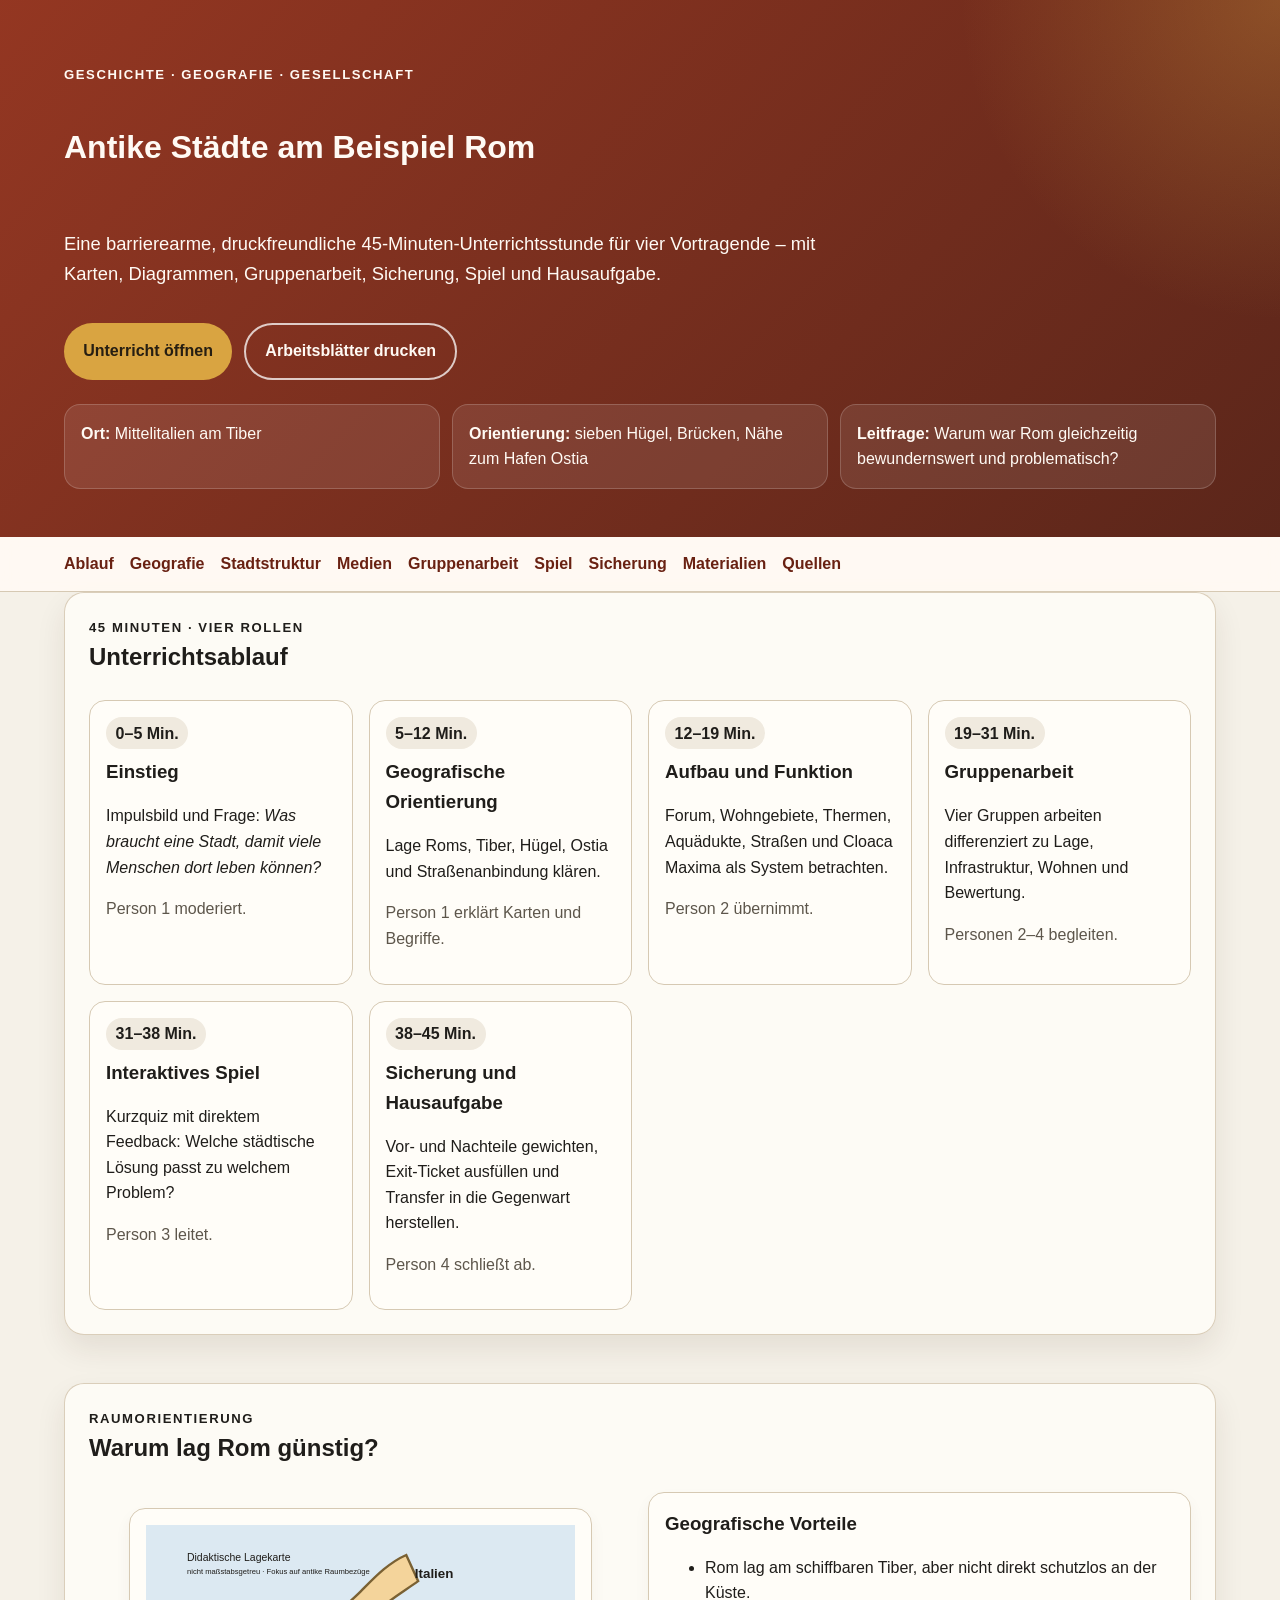
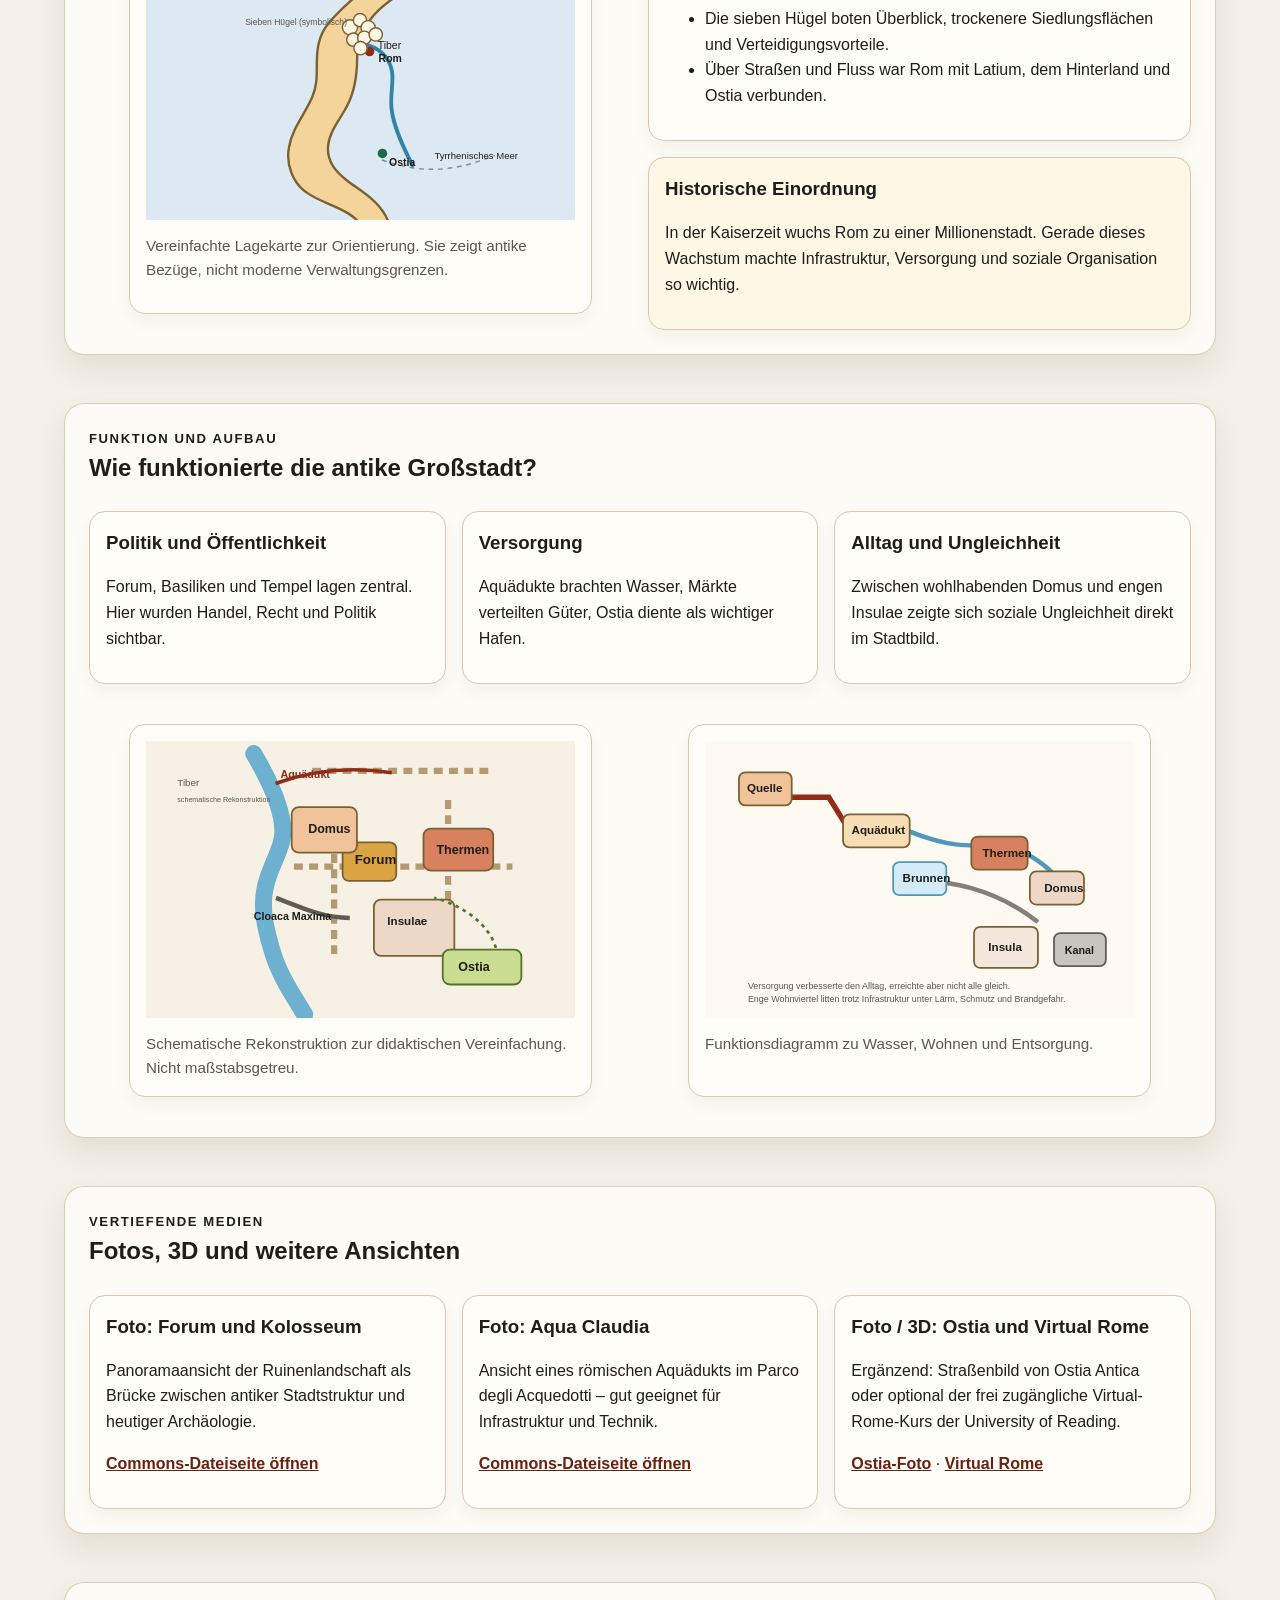
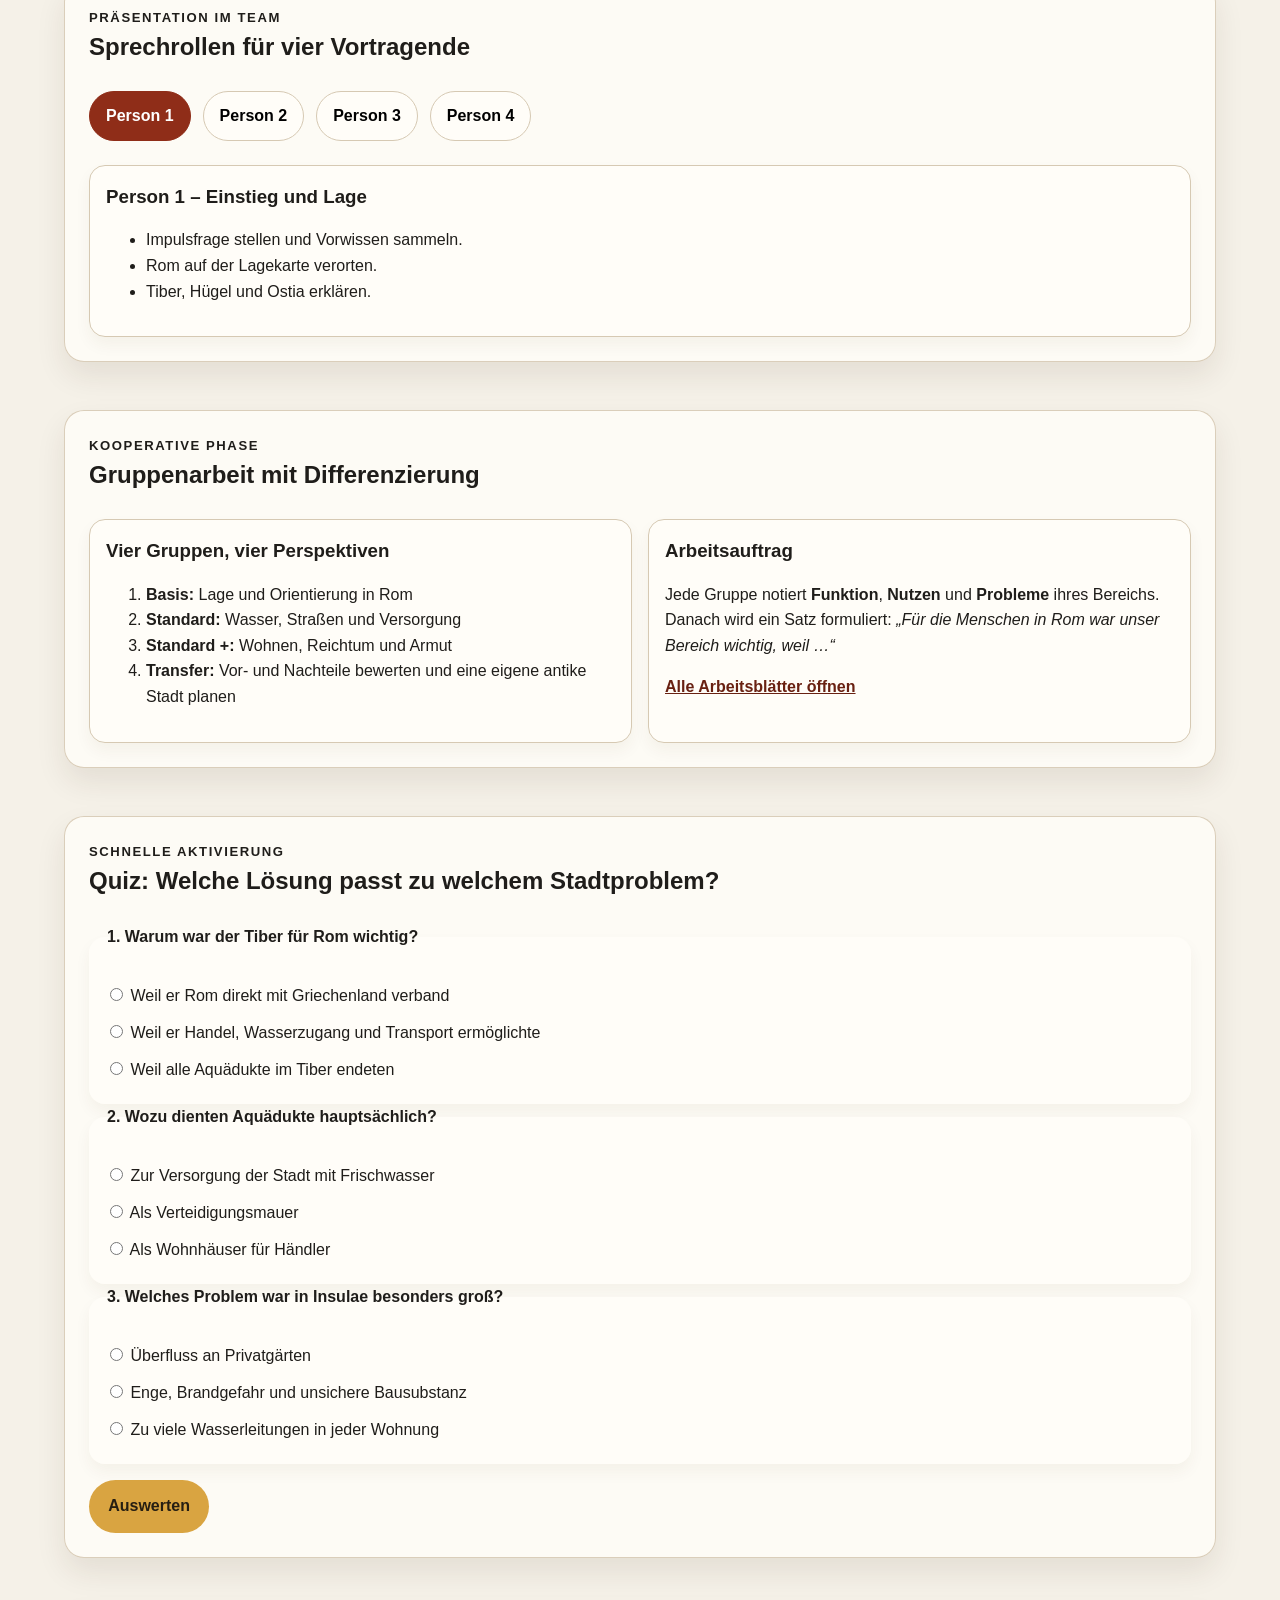
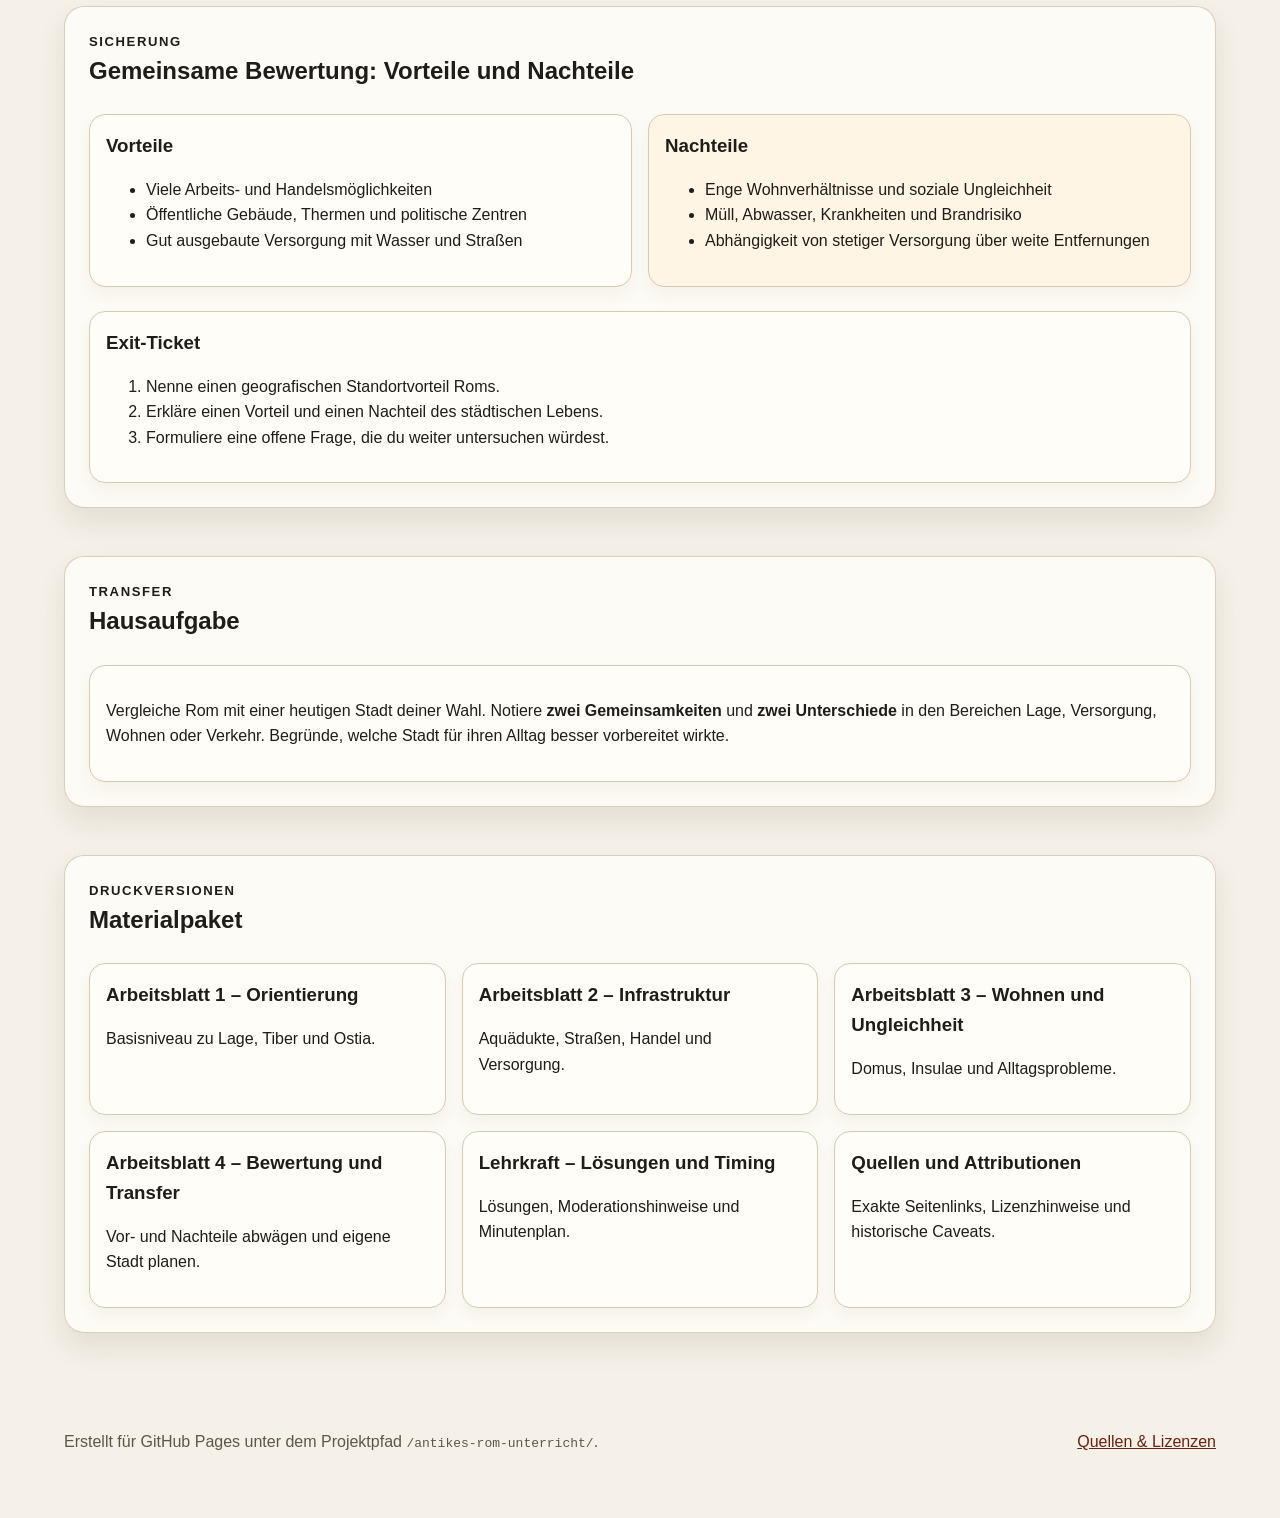
==== index.html @ fc0c3d78 "feat: add ancient Rome lesson website and materials Co-authored-by: Fritztechnic <207611370+Fritztec" ====
<!doctype html>
<html lang="de">
  <head>
    <meta charset="utf-8">
    <meta name="viewport" content="width=device-width, initial-scale=1">
    <title>Antikes Rom unterrichten – interaktive 45-Minuten-Stunde</title>
    <meta name="description" content="Interaktive Unterrichtswebsite zur antiken Stadt Rom mit Ablaufplan, Karten, Materialien, Spiel, Arbeitsblättern und Lehrkraft-Hinweisen.">
    <link rel="stylesheet" href="styles.css">
    <script defer src="script.js"></script>
  </head>
  <body>
    <a class="skip-link" href="#inhalt">Direkt zum Inhalt</a>
    <header class="hero">
      <div class="hero__content wrapper">
        <p class="eyebrow">Geschichte · Geografie · Gesellschaft</p>
        <h1>Antike Städte am Beispiel Rom</h1>
        <p class="lead">Eine barrierearme, druckfreundliche 45‑Minuten-Unterrichtsstunde für vier Vortragende – mit Karten, Diagrammen, Gruppenarbeit, Sicherung, Spiel und Hausaufgabe.</p>
        <div class="hero__actions">
          <a class="button" href="#ablauf">Unterricht öffnen</a>
          <a class="button button--secondary" href="materialien/arbeitsblatt-1-orientierung.html">Arbeitsblätter drucken</a>
        </div>
        <ul class="facts" aria-label="Schnellüberblick zu Rom">
          <li><strong>Ort:</strong> Mittelitalien am Tiber</li>
          <li><strong>Orientierung:</strong> sieben Hügel, Brücken, Nähe zum Hafen Ostia</li>
          <li><strong>Leitfrage:</strong> Warum war Rom gleichzeitig bewundernswert und problematisch?</li>
        </ul>
      </div>
    </header>

    <nav class="site-nav" aria-label="Hauptnavigation">
      <div class="wrapper nav__inner">
        <a href="#ablauf">Ablauf</a>
        <a href="#geografie">Geografie</a>
        <a href="#stadt">Stadtstruktur</a>
        <a href="#medien">Medien</a>
        <a href="#gruppen">Gruppenarbeit</a>
        <a href="#spiel">Spiel</a>
        <a href="#sicherung">Sicherung</a>
        <a href="#materialien">Materialien</a>
        <a href="quellen.html">Quellen</a>
      </div>
    </nav>

    <main id="inhalt" class="wrapper stack-xl">
      <section id="ablauf" class="panel stack-lg">
        <div class="section-heading">
          <p class="eyebrow">45 Minuten · vier Rollen</p>
          <h2>Unterrichtsablauf</h2>
        </div>
        <div class="timeline" role="list">
          <article class="timeline__item" role="listitem">
            <p class="timeline__time">0–5 Min.</p>
            <h3>Einstieg</h3>
            <p>Impulsbild und Frage: <em>Was braucht eine Stadt, damit viele Menschen dort leben können?</em></p>
            <p class="muted">Person 1 moderiert.</p>
          </article>
          <article class="timeline__item" role="listitem">
            <p class="timeline__time">5–12 Min.</p>
            <h3>Geografische Orientierung</h3>
            <p>Lage Roms, Tiber, Hügel, Ostia und Straßenanbindung klären.</p>
            <p class="muted">Person 1 erklärt Karten und Begriffe.</p>
          </article>
          <article class="timeline__item" role="listitem">
            <p class="timeline__time">12–19 Min.</p>
            <h3>Aufbau und Funktion</h3>
            <p>Forum, Wohngebiete, Thermen, Aquädukte, Straßen und Cloaca Maxima als System betrachten.</p>
            <p class="muted">Person 2 übernimmt.</p>
          </article>
          <article class="timeline__item" role="listitem">
            <p class="timeline__time">19–31 Min.</p>
            <h3>Gruppenarbeit</h3>
            <p>Vier Gruppen arbeiten differenziert zu Lage, Infrastruktur, Wohnen und Bewertung.</p>
            <p class="muted">Personen 2–4 begleiten.</p>
          </article>
          <article class="timeline__item" role="listitem">
            <p class="timeline__time">31–38 Min.</p>
            <h3>Interaktives Spiel</h3>
            <p>Kurzquiz mit direktem Feedback: Welche städtische Lösung passt zu welchem Problem?</p>
            <p class="muted">Person 3 leitet.</p>
          </article>
          <article class="timeline__item" role="listitem">
            <p class="timeline__time">38–45 Min.</p>
            <h3>Sicherung und Hausaufgabe</h3>
            <p>Vor- und Nachteile gewichten, Exit-Ticket ausfüllen und Transfer in die Gegenwart herstellen.</p>
            <p class="muted">Person 4 schließt ab.</p>
          </article>
        </div>
      </section>

      <section id="geografie" class="panel stack-lg">
        <div class="section-heading">
          <p class="eyebrow">Raumorientierung</p>
          <h2>Warum lag Rom günstig?</h2>
        </div>
        <div class="grid-2">
          <figure class="card visual-card">
            <img src="assets/illustrationen/rom-lagekarte.svg" alt="Vereinfachte Karte von Italien mit dem Verlauf des Tibers, der Lage Roms in Mittelitalien und dem Hafen Ostia an der Küste.">
            <figcaption>Vereinfachte Lagekarte zur Orientierung. Sie zeigt antike Bezüge, nicht moderne Verwaltungsgrenzen.</figcaption>
          </figure>
          <div class="stack-md">
            <div class="card">
              <h3>Geografische Vorteile</h3>
              <ul>
                <li>Rom lag am schiffbaren Tiber, aber nicht direkt schutzlos an der Küste.</li>
                <li>Die sieben Hügel boten Überblick, trockenere Siedlungsflächen und Verteidigungsvorteile.</li>
                <li>Über Straßen und Fluss war Rom mit Latium, dem Hinterland und Ostia verbunden.</li>
              </ul>
            </div>
            <div class="card accent-card">
              <h3>Historische Einordnung</h3>
              <p>In der Kaiserzeit wuchs Rom zu einer Millionenstadt. Gerade dieses Wachstum machte Infrastruktur, Versorgung und soziale Organisation so wichtig.</p>
            </div>
          </div>
        </div>
      </section>

      <section id="stadt" class="panel stack-lg">
        <div class="section-heading">
          <p class="eyebrow">Funktion und Aufbau</p>
          <h2>Wie funktionierte die antike Großstadt?</h2>
        </div>
        <div class="grid-3">
          <article class="card">
            <h3>Politik und Öffentlichkeit</h3>
            <p>Forum, Basiliken und Tempel lagen zentral. Hier wurden Handel, Recht und Politik sichtbar.</p>
          </article>
          <article class="card">
            <h3>Versorgung</h3>
            <p>Aquädukte brachten Wasser, Märkte verteilten Güter, Ostia diente als wichtiger Hafen.</p>
          </article>
          <article class="card">
            <h3>Alltag und Ungleichheit</h3>
            <p>Zwischen wohlhabenden Domus und engen Insulae zeigte sich soziale Ungleichheit direkt im Stadtbild.</p>
          </article>
        </div>
        <div class="grid-2">
          <figure class="card visual-card">
            <img src="assets/illustrationen/rom-stadtplan.svg" alt="Schematischer Plan einer antiken Stadt Rom mit Forum, Tiber, Wohnvierteln, Thermen, Hafenanbindung, Aquädukt und Cloaca Maxima.">
            <figcaption>Schematische Rekonstruktion zur didaktischen Vereinfachung. Nicht maßstabsgetreu.</figcaption>
          </figure>
          <figure class="card visual-card">
            <img src="assets/illustrationen/rom-wasser-wohnen.svg" alt="Diagramm zum Weg des Wassers vom Aquädukt über Brunnen und Thermen bis zur Kanalisation sowie Vergleich von Domus und Insula.">
            <figcaption>Funktionsdiagramm zu Wasser, Wohnen und Entsorgung.</figcaption>
          </figure>
        </div>
      </section>

      <section id="medien" class="panel stack-lg">
        <div class="section-heading">
          <p class="eyebrow">Vertiefende Medien</p>
          <h2>Fotos, 3D und weitere Ansichten</h2>
        </div>
        <div class="grid-3">
          <article class="card">
            <h3>Foto: Forum und Kolosseum</h3>
            <p>Panoramaansicht der Ruinenlandschaft als Brücke zwischen antiker Stadtstruktur und heutiger Archäologie.</p>
            <p><a class="text-link" href="https://commons.wikimedia.org/wiki/File:Colosseum_of_Rome_and_Roman_forum.jpg">Commons-Dateiseite öffnen</a></p>
          </article>
          <article class="card">
            <h3>Foto: Aqua Claudia</h3>
            <p>Ansicht eines römischen Aquädukts im Parco degli Acquedotti – gut geeignet für Infrastruktur und Technik.</p>
            <p><a class="text-link" href="https://commons.wikimedia.org/wiki/File:Aqua_Claudia_-_Parco_degli_Acquedotti_-_panoramio.jpg">Commons-Dateiseite öffnen</a></p>
          </article>
          <article class="card">
            <h3>Foto / 3D: Ostia und Virtual Rome</h3>
            <p>Ergänzend: Straßenbild von Ostia Antica oder optional der frei zugängliche Virtual-Rome-Kurs der University of Reading.</p>
            <p><a class="text-link" href="https://commons.wikimedia.org/wiki/File:Ancient_Main_Road,_Ostia_Antica_(39848553323).jpg">Ostia-Foto</a> · <a class="text-link" href="https://research.reading.ac.uk/virtualrome/online-course/">Virtual Rome</a></p>
          </article>
        </div>
      </section>

      <section class="panel stack-lg" id="rollen">
        <div class="section-heading">
          <p class="eyebrow">Präsentation im Team</p>
          <h2>Sprechrollen für vier Vortragende</h2>
        </div>
        <div class="presenter-tabs" role="tablist" aria-label="Rollen der Vortragenden">
          <button class="tab is-active" type="button" role="tab" aria-selected="true" aria-controls="rolle-1" id="tab-1">Person 1</button>
          <button class="tab" type="button" role="tab" aria-selected="false" aria-controls="rolle-2" id="tab-2">Person 2</button>
          <button class="tab" type="button" role="tab" aria-selected="false" aria-controls="rolle-3" id="tab-3">Person 3</button>
          <button class="tab" type="button" role="tab" aria-selected="false" aria-controls="rolle-4" id="tab-4">Person 4</button>
        </div>
        <div class="tab-panels">
          <section class="card tab-panel is-active" id="rolle-1" role="tabpanel" aria-labelledby="tab-1">
            <h3>Person 1 – Einstieg und Lage</h3>
            <ul>
              <li>Impulsfrage stellen und Vorwissen sammeln.</li>
              <li>Rom auf der Lagekarte verorten.</li>
              <li>Tiber, Hügel und Ostia erklären.</li>
            </ul>
          </section>
          <section class="card tab-panel" id="rolle-2" role="tabpanel" aria-labelledby="tab-2" hidden>
            <h3>Person 2 – Stadtstruktur und Infrastruktur</h3>
            <ul>
              <li>Forum, Straßen, Aquädukte und Thermen vorstellen.</li>
              <li>Zur Gruppenarbeit überleiten.</li>
              <li>Gruppe 1 und 2 begleiten.</li>
            </ul>
          </section>
          <section class="card tab-panel" id="rolle-3" role="tabpanel" aria-labelledby="tab-3" hidden>
            <h3>Person 3 – Spiel und Alltagsprobleme</h3>
            <ul>
              <li>Wohnen, Verkehr und Brandgefahr thematisieren.</li>
              <li>Interaktives Quiz moderieren.</li>
              <li>Gruppe 3 unterstützen.</li>
            </ul>
          </section>
          <section class="card tab-panel" id="rolle-4" role="tabpanel" aria-labelledby="tab-4" hidden>
            <h3>Person 4 – Sicherung und Bewertung</h3>
            <ul>
              <li>Vor- und Nachteile sammeln und gewichten.</li>
              <li>Exit-Ticket und Hausaufgabe erklären.</li>
              <li>Gruppe 4 begleiten.</li>
            </ul>
          </section>
        </div>
      </section>

      <section id="gruppen" class="panel stack-lg">
        <div class="section-heading">
          <p class="eyebrow">Kooperative Phase</p>
          <h2>Gruppenarbeit mit Differenzierung</h2>
        </div>
        <div class="grid-2">
          <article class="card">
            <h3>Vier Gruppen, vier Perspektiven</h3>
            <ol>
              <li><strong>Basis:</strong> Lage und Orientierung in Rom</li>
              <li><strong>Standard:</strong> Wasser, Straßen und Versorgung</li>
              <li><strong>Standard +:</strong> Wohnen, Reichtum und Armut</li>
              <li><strong>Transfer:</strong> Vor- und Nachteile bewerten und eine eigene antike Stadt planen</li>
            </ol>
          </article>
          <article class="card">
            <h3>Arbeitsauftrag</h3>
            <p>Jede Gruppe notiert <strong>Funktion</strong>, <strong>Nutzen</strong> und <strong>Probleme</strong> ihres Bereichs. Danach wird ein Satz formuliert: <em>„Für die Menschen in Rom war unser Bereich wichtig, weil …“</em></p>
            <p><a class="text-link" href="materialien/arbeitsblatt-1-orientierung.html">Alle Arbeitsblätter öffnen</a></p>
          </article>
        </div>
      </section>

      <section id="spiel" class="panel stack-lg">
        <div class="section-heading">
          <p class="eyebrow">Schnelle Aktivierung</p>
          <h2>Quiz: Welche Lösung passt zu welchem Stadtproblem?</h2>
        </div>
        <form class="quiz stack-md" data-quiz>
          <fieldset class="card">
            <legend>1. Warum war der Tiber für Rom wichtig?</legend>
            <label><input type="radio" name="q1" value="wrong"> Weil er Rom direkt mit Griechenland verband</label>
            <label><input type="radio" name="q1" value="correct"> Weil er Handel, Wasserzugang und Transport ermöglichte</label>
            <label><input type="radio" name="q1" value="wrong"> Weil alle Aquädukte im Tiber endeten</label>
          </fieldset>
          <fieldset class="card">
            <legend>2. Wozu dienten Aquädukte hauptsächlich?</legend>
            <label><input type="radio" name="q2" value="correct"> Zur Versorgung der Stadt mit Frischwasser</label>
            <label><input type="radio" name="q2" value="wrong"> Als Verteidigungsmauer</label>
            <label><input type="radio" name="q2" value="wrong"> Als Wohnhäuser für Händler</label>
          </fieldset>
          <fieldset class="card">
            <legend>3. Welches Problem war in Insulae besonders groß?</legend>
            <label><input type="radio" name="q3" value="wrong"> Überfluss an Privatgärten</label>
            <label><input type="radio" name="q3" value="correct"> Enge, Brandgefahr und unsichere Bausubstanz</label>
            <label><input type="radio" name="q3" value="wrong"> Zu viele Wasserleitungen in jeder Wohnung</label>
          </fieldset>
          <div class="quiz__actions">
            <button class="button" type="button" data-quiz-submit>Auswerten</button>
            <p class="quiz__result" data-quiz-result aria-live="polite"></p>
          </div>
        </form>
      </section>

      <section id="sicherung" class="panel stack-lg">
        <div class="section-heading">
          <p class="eyebrow">Sicherung</p>
          <h2>Gemeinsame Bewertung: Vorteile und Nachteile</h2>
        </div>
        <div class="grid-2">
          <article class="card">
            <h3>Vorteile</h3>
            <ul>
              <li>Viele Arbeits- und Handelsmöglichkeiten</li>
              <li>Öffentliche Gebäude, Thermen und politische Zentren</li>
              <li>Gut ausgebaute Versorgung mit Wasser und Straßen</li>
            </ul>
          </article>
          <article class="card warning-card">
            <h3>Nachteile</h3>
            <ul>
              <li>Enge Wohnverhältnisse und soziale Ungleichheit</li>
              <li>Müll, Abwasser, Krankheiten und Brandrisiko</li>
              <li>Abhängigkeit von stetiger Versorgung über weite Entfernungen</li>
            </ul>
          </article>
        </div>
        <div class="card exit-ticket">
          <h3>Exit-Ticket</h3>
          <ol>
            <li>Nenne einen geografischen Standortvorteil Roms.</li>
            <li>Erkläre einen Vorteil und einen Nachteil des städtischen Lebens.</li>
            <li>Formuliere eine offene Frage, die du weiter untersuchen würdest.</li>
          </ol>
        </div>
      </section>

      <section id="hausaufgabe" class="panel stack-lg">
        <div class="section-heading">
          <p class="eyebrow">Transfer</p>
          <h2>Hausaufgabe</h2>
        </div>
        <article class="card">
          <p>Vergleiche Rom mit einer heutigen Stadt deiner Wahl. Notiere <strong>zwei Gemeinsamkeiten</strong> und <strong>zwei Unterschiede</strong> in den Bereichen Lage, Versorgung, Wohnen oder Verkehr. Begründe, welche Stadt für ihren Alltag besser vorbereitet wirkte.</p>
        </article>
      </section>

      <section id="materialien" class="panel stack-lg">
        <div class="section-heading">
          <p class="eyebrow">Druckversionen</p>
          <h2>Materialpaket</h2>
        </div>
        <div class="grid-2 materials-list">
          <a class="card card-link" href="materialien/arbeitsblatt-1-orientierung.html">
            <h3>Arbeitsblatt 1 – Orientierung</h3>
            <p>Basisniveau zu Lage, Tiber und Ostia.</p>
          </a>
          <a class="card card-link" href="materialien/arbeitsblatt-2-infrastruktur.html">
            <h3>Arbeitsblatt 2 – Infrastruktur</h3>
            <p>Aquädukte, Straßen, Handel und Versorgung.</p>
          </a>
          <a class="card card-link" href="materialien/arbeitsblatt-3-wohnen.html">
            <h3>Arbeitsblatt 3 – Wohnen und Ungleichheit</h3>
            <p>Domus, Insulae und Alltagsprobleme.</p>
          </a>
          <a class="card card-link" href="materialien/arbeitsblatt-4-bewertung.html">
            <h3>Arbeitsblatt 4 – Bewertung und Transfer</h3>
            <p>Vor- und Nachteile abwägen und eigene Stadt planen.</p>
          </a>
          <a class="card card-link" href="materialien/lehrkraft-loesungen.html">
            <h3>Lehrkraft – Lösungen und Timing</h3>
            <p>Lösungen, Moderationshinweise und Minutenplan.</p>
          </a>
          <a class="card card-link" href="quellen.html">
            <h3>Quellen und Attributionen</h3>
            <p>Exakte Seitenlinks, Lizenzhinweise und historische Caveats.</p>
          </a>
        </div>
      </section>
    </main>

    <footer class="site-footer">
      <div class="wrapper footer__inner">
        <p>Erstellt für GitHub Pages unter dem Projektpfad <code>/antikes-rom-unterricht/</code>.</p>
        <p><a href="quellen.html">Quellen &amp; Lizenzen</a></p>
      </div>
    </footer>
  </body>
</html>
---- styles.css ----
:root {
  --bg: #f5f1e8;
  --surface: #fffdf8;
  --surface-2: #f0eadf;
  --text: #1f1d1a;
  --muted: #5d564b;
  --primary: #8f2d18;
  --primary-dark: #692112;
  --accent: #d9a441;
  --success: #1d6b43;
  --warning: #875400;
  --border: #d6c9b3;
  --shadow: 0 14px 30px rgba(51, 35, 13, 0.09);
  --radius: 1rem;
  --wrapper: min(72rem, calc(100vw - 2rem));
}

* { box-sizing: border-box; }
html { scroll-behavior: smooth; }
body {
  margin: 0;
  font-family: Inter, Arial, sans-serif;
  color: var(--text);
  background: linear-gradient(180deg, #efe6d4 0%, var(--bg) 14rem, var(--bg) 100%);
  line-height: 1.6;
}
img { max-width: 100%; display: block; }
a { color: var(--primary-dark); }
a:hover { color: var(--primary); }
.wrapper { width: var(--wrapper); margin-inline: auto; }
.stack-xl > * + * { margin-top: 3rem; }
.stack-lg > * + * { margin-top: 1.5rem; }
.stack-md > * + * { margin-top: 1rem; }
.skip-link {
  position: absolute;
  left: -999px;
  top: auto;
}
.skip-link:focus {
  left: 1rem;
  top: 1rem;
  background: #fff;
  padding: 0.75rem 1rem;
  z-index: 10;
}
.hero {
  background: radial-gradient(circle at top right, rgba(217, 164, 65, 0.3), transparent 20rem), linear-gradient(135deg, rgba(143, 45, 24, 0.95), rgba(88, 34, 22, 0.98));
  color: #fffaf4;
  padding: 4rem 0 3rem;
}
.hero__content { display: grid; gap: 1rem; }
.eyebrow {
  text-transform: uppercase;
  letter-spacing: 0.12em;
  font-size: 0.82rem;
  font-weight: 700;
  margin: 0;
  color: inherit;
}
.lead { font-size: 1.15rem; max-width: 48rem; }
.hero__actions {
  display: flex;
  flex-wrap: wrap;
  gap: 0.75rem;
}
.button {
  display: inline-flex;
  justify-content: center;
  align-items: center;
  padding: 0.85rem 1.2rem;
  border-radius: 999px;
  text-decoration: none;
  background: var(--accent);
  color: #261e12;
  border: 0;
  font: inherit;
  font-weight: 700;
  cursor: pointer;
}
.button:hover,
.button:focus-visible { background: #edbc5f; }
.button--secondary {
  background: transparent;
  color: #fffaf4;
  border: 2px solid rgba(255,255,255,0.75);
}
.facts {
  display: grid;
  gap: 0.75rem;
  grid-template-columns: repeat(auto-fit, minmax(14rem, 1fr));
  list-style: none;
  padding: 0;
  margin: 0.5rem 0 0;
}
.facts li {
  background: rgba(255,255,255,0.09);
  padding: 1rem;
  border-radius: var(--radius);
  border: 1px solid rgba(255,255,255,0.18);
}
.site-nav {
  position: sticky;
  top: 0;
  z-index: 5;
  backdrop-filter: blur(10px);
  background: rgba(255, 250, 244, 0.92);
  border-bottom: 1px solid var(--border);
}
.nav__inner {
  display: flex;
  gap: 1rem;
  overflow-x: auto;
  padding: 0.9rem 0;
}
.nav__inner a {
  white-space: nowrap;
  text-decoration: none;
  font-weight: 600;
}
.panel {
  background: rgba(255, 253, 248, 0.82);
  border: 1px solid rgba(214, 201, 179, 0.9);
  border-radius: calc(var(--radius) + 0.25rem);
  padding: 1.5rem;
  box-shadow: var(--shadow);
}
.section-heading h2,
.panel h2,
.panel h3 { margin: 0; }
.grid-2,
.grid-3 {
  display: grid;
  gap: 1rem;
}
.grid-2 { grid-template-columns: repeat(auto-fit, minmax(18rem, 1fr)); }
.grid-3 { grid-template-columns: repeat(auto-fit, minmax(14rem, 1fr)); }
.card {
  background: var(--surface);
  border: 1px solid var(--border);
  border-radius: var(--radius);
  padding: 1rem;
  box-shadow: 0 8px 16px rgba(71, 50, 20, 0.05);
}
.card h3 { margin-bottom: 0.6rem; }
.visual-card figcaption,
.muted { color: var(--muted); }
.visual-card figcaption { margin-top: 0.85rem; font-size: 0.95rem; }
.accent-card { background: #fff7e6; }
.warning-card { background: #fff5e4; }
.timeline {
  display: grid;
  gap: 1rem;
  grid-template-columns: repeat(auto-fit, minmax(14rem, 1fr));
}
.timeline__item {
  background: var(--surface);
  border: 1px solid var(--border);
  border-radius: var(--radius);
  padding: 1rem;
}
.timeline__time {
  display: inline-block;
  margin: 0 0 0.5rem;
  padding: 0.2rem 0.6rem;
  border-radius: 999px;
  background: var(--surface-2);
  font-weight: 700;
}
.presenter-tabs {
  display: flex;
  flex-wrap: wrap;
  gap: 0.75rem;
}
.tab {
  padding: 0.7rem 1rem;
  border-radius: 999px;
  border: 1px solid var(--border);
  background: var(--surface);
  cursor: pointer;
  font: inherit;
  font-weight: 700;
}
.tab.is-active,
.tab[aria-selected="true"] {
  background: var(--primary);
  color: #fff;
  border-color: var(--primary);
}
.quiz fieldset {
  border: 0;
  padding: 1rem;
  margin: 0;
}
.quiz legend {
  font-weight: 700;
  margin-bottom: 0.75rem;
}
.quiz label {
  display: block;
  padding: 0.35rem 0;
}
.quiz__actions {
  display: flex;
  align-items: center;
  gap: 1rem;
  flex-wrap: wrap;
}
.quiz__result { font-weight: 700; }
.quiz__result.is-good { color: var(--success); }
.quiz__result.is-mid { color: var(--warning); }
.quiz__result.is-low { color: var(--primary); }
.materials-list .card-link {
  text-decoration: none;
  color: inherit;
}
.materials-list .card-link:hover,
.materials-list .card-link:focus-visible { outline: 3px solid rgba(143,45,24,0.25); }
.text-link { font-weight: 700; }
.site-footer {
  margin-top: 3rem;
  padding: 2rem 0 3rem;
  color: var(--muted);
}
.footer__inner {
  display: flex;
  justify-content: space-between;
  gap: 1rem;
  flex-wrap: wrap;
}
.worksheet-header {
  display: flex;
  justify-content: space-between;
  gap: 1rem;
  align-items: flex-start;
  flex-wrap: wrap;
}
.worksheet-meta {
  display: grid;
  gap: 0.25rem;
}
.print-actions {
  display: flex;
  gap: 0.75rem;
  flex-wrap: wrap;
}
.answer-box {
  min-height: 4.25rem;
  border: 2px dashed var(--border);
  border-radius: 0.8rem;
  padding: 0.8rem;
  background: #fff;
}
.answer-box--large { min-height: 8rem; }
.small { font-size: 0.95rem; }
.source-table {
  width: 100%;
  border-collapse: collapse;
}
.source-table th,
.source-table td {
  border: 1px solid var(--border);
  padding: 0.75rem;
  text-align: left;
  vertical-align: top;
}
.source-table th { background: var(--surface-2); }
@media (max-width: 48rem) {
  .hero { padding-top: 3rem; }
  .lead { font-size: 1rem; }
}
@media print {
  .site-nav,
  .site-footer,
  .hero__actions,
  .print-actions,
  .skip-link,
  [data-print-hidden] { display: none !important; }
  body {
    background: #fff;
    color: #000;
    font-size: 11pt;
  }
  .hero,
  .panel,
  .card {
    background: #fff;
    color: #000;
    box-shadow: none;
    border-color: #666;
  }
  .panel { break-inside: avoid; }
  a { color: #000; text-decoration: underline; }
}
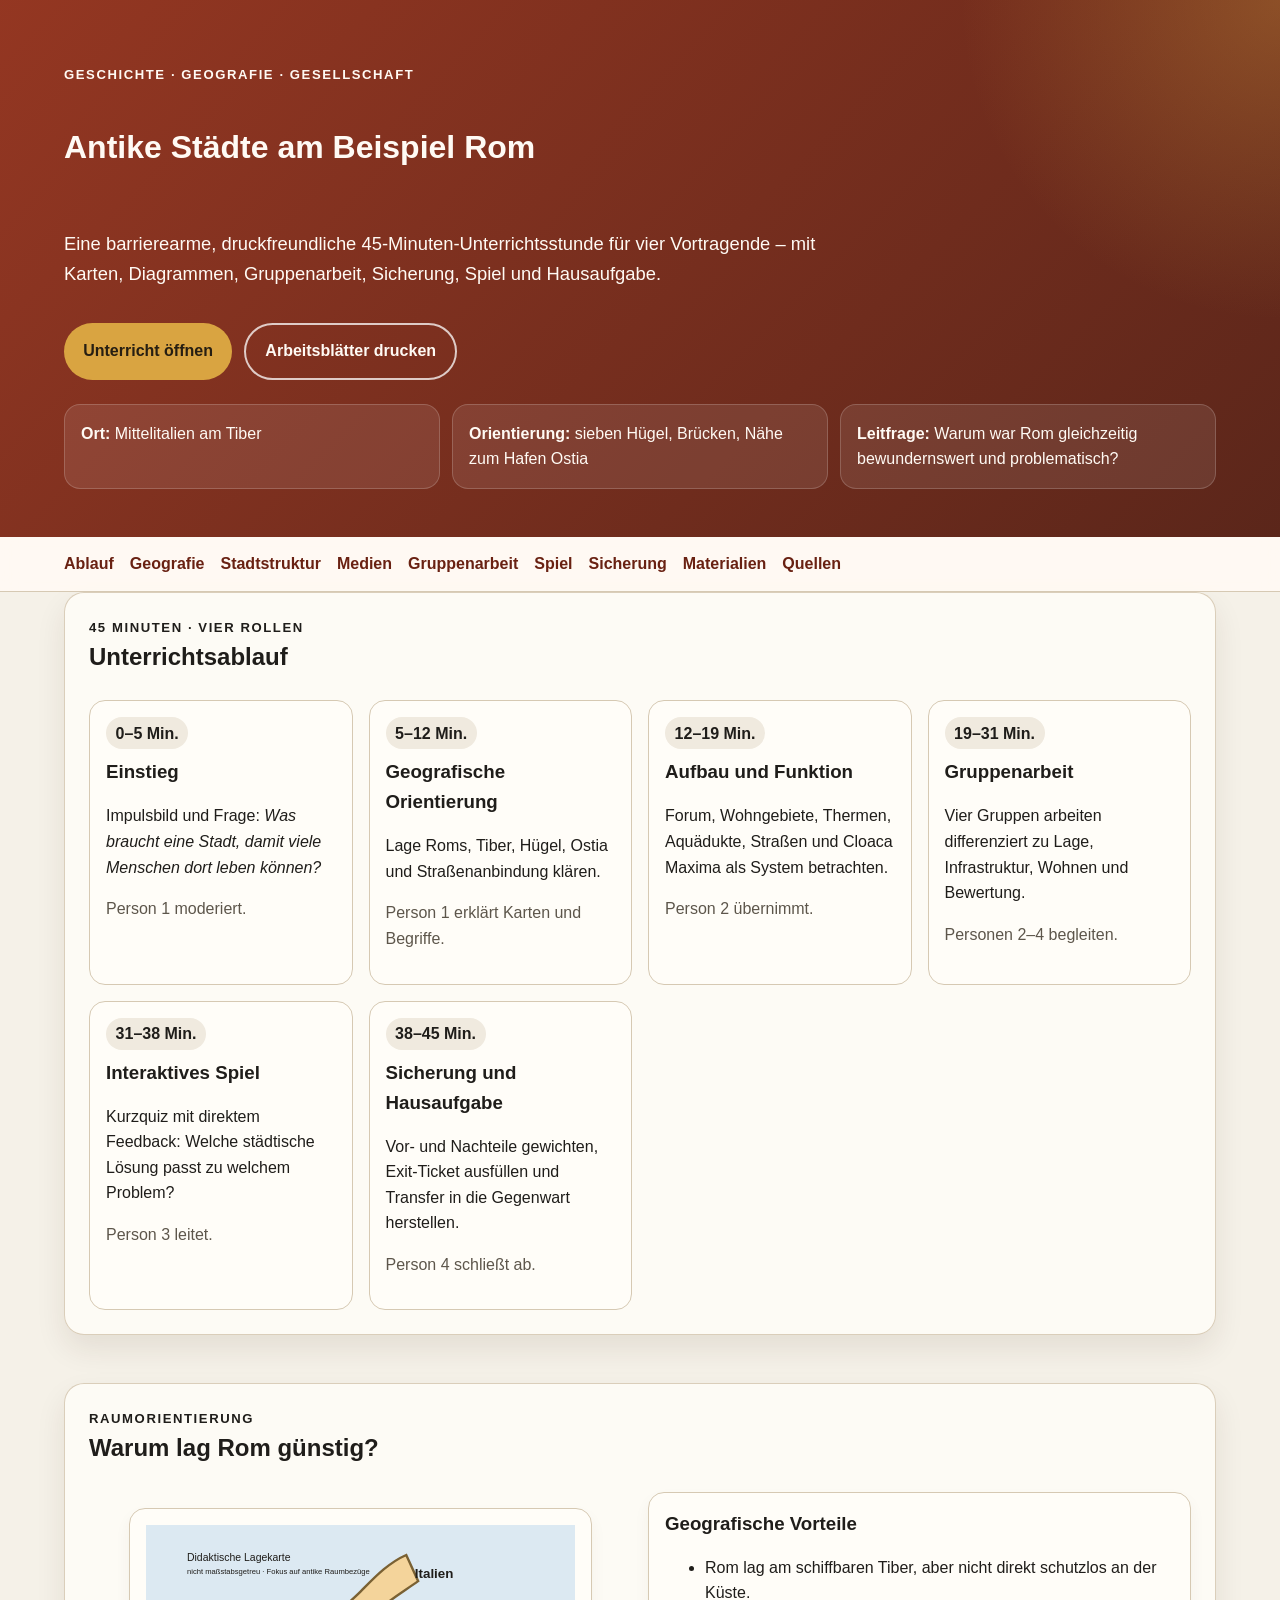
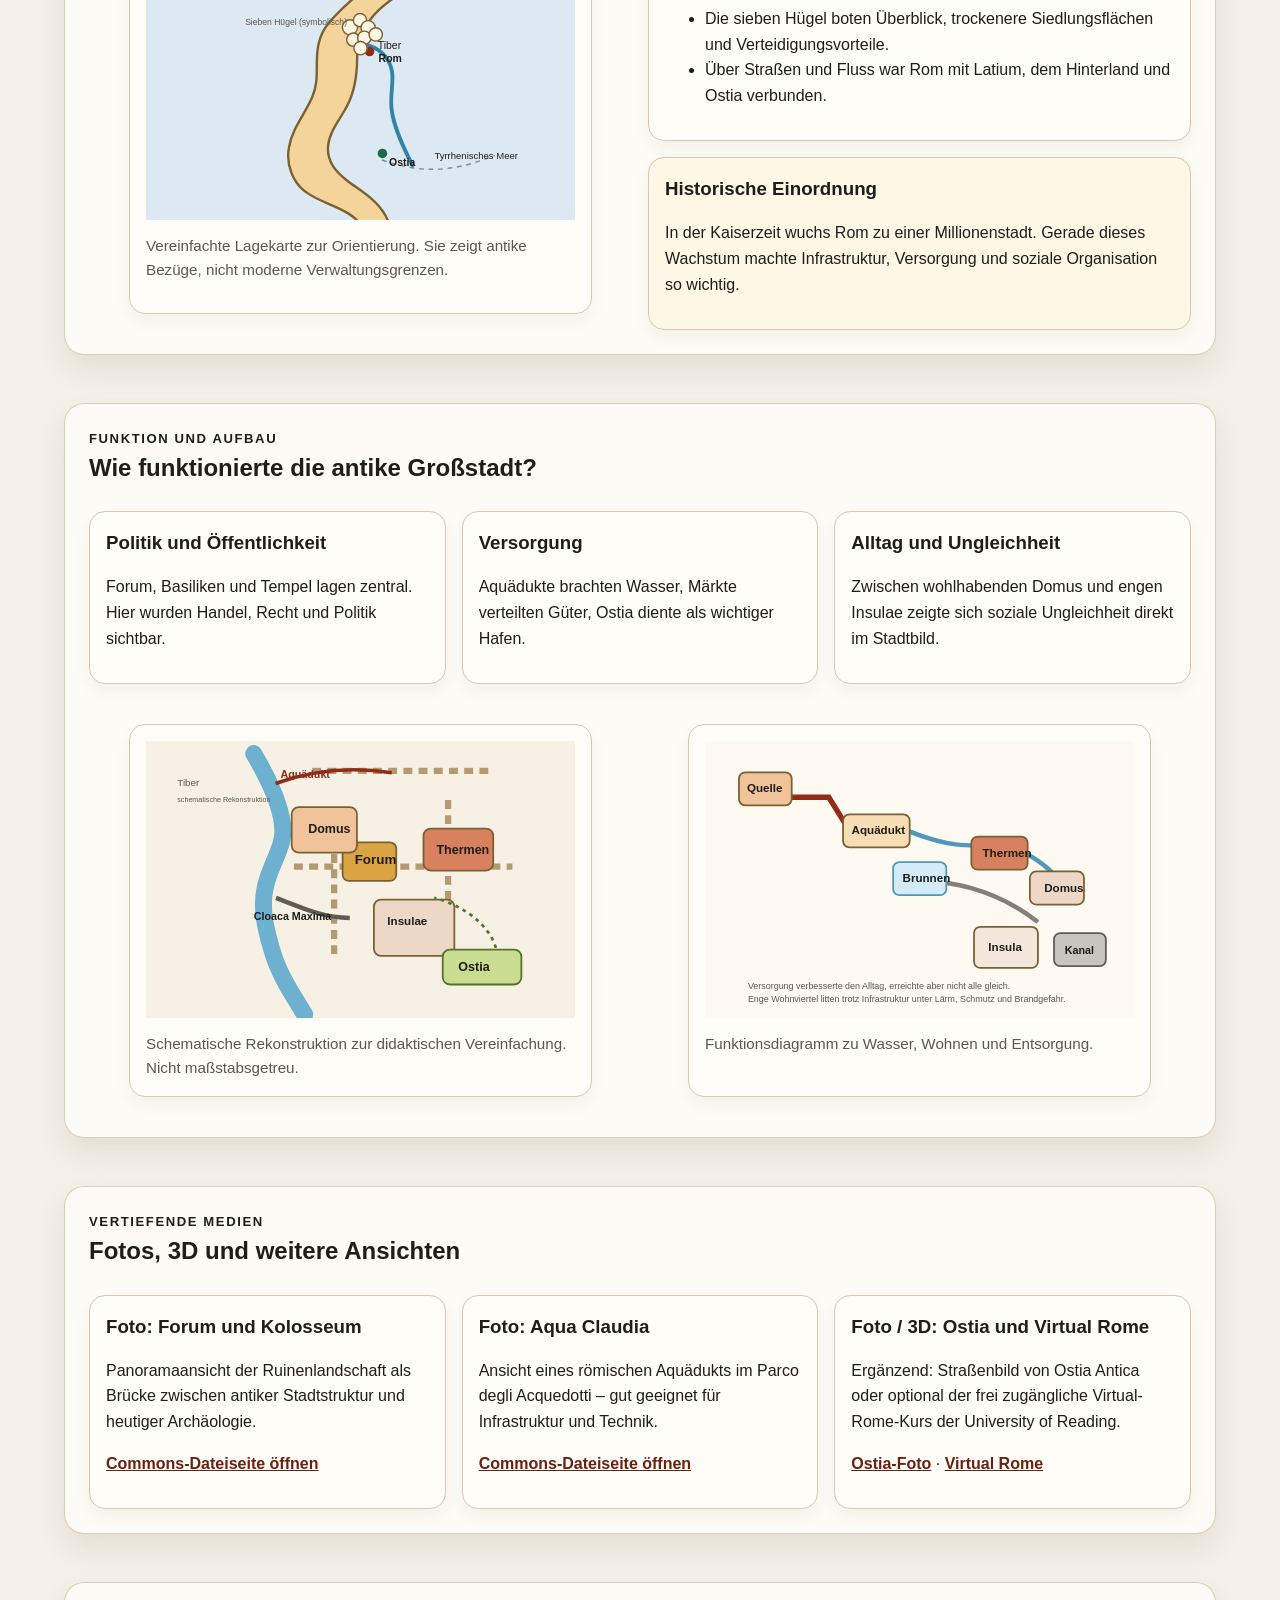
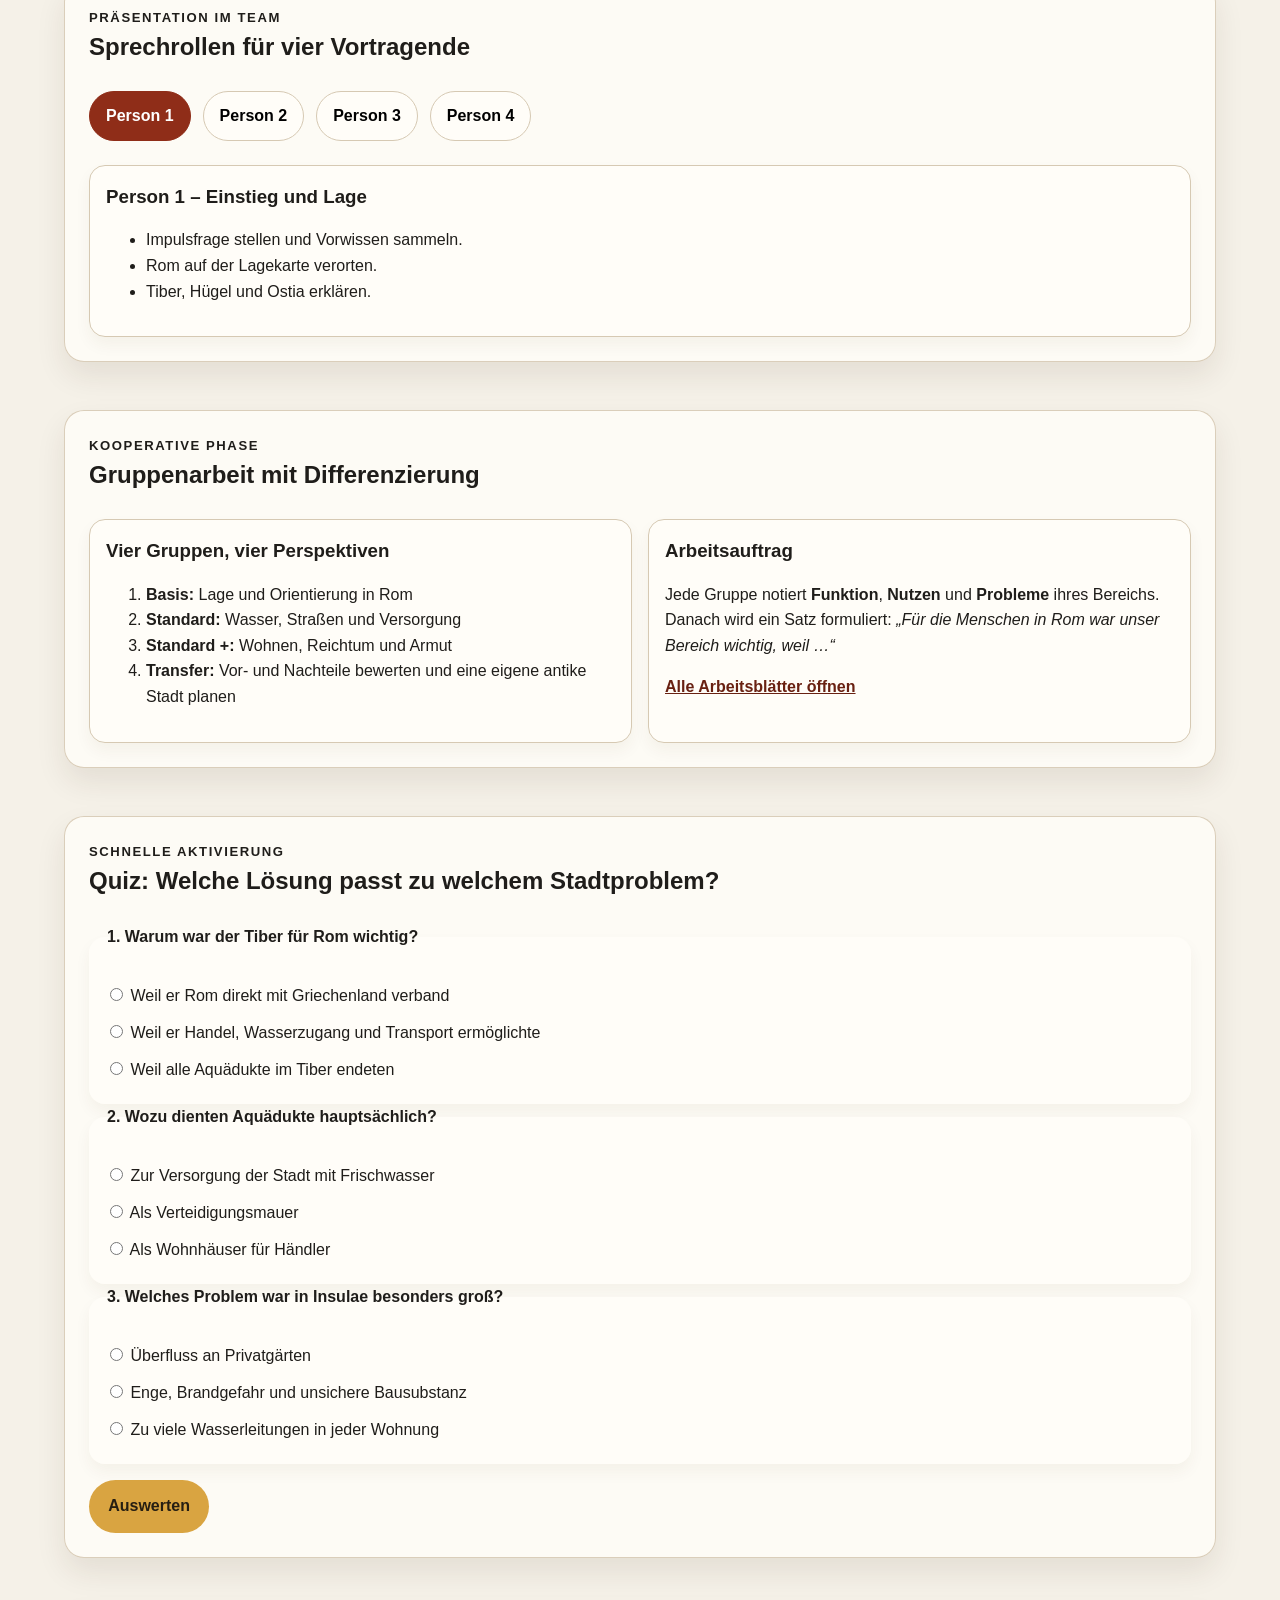
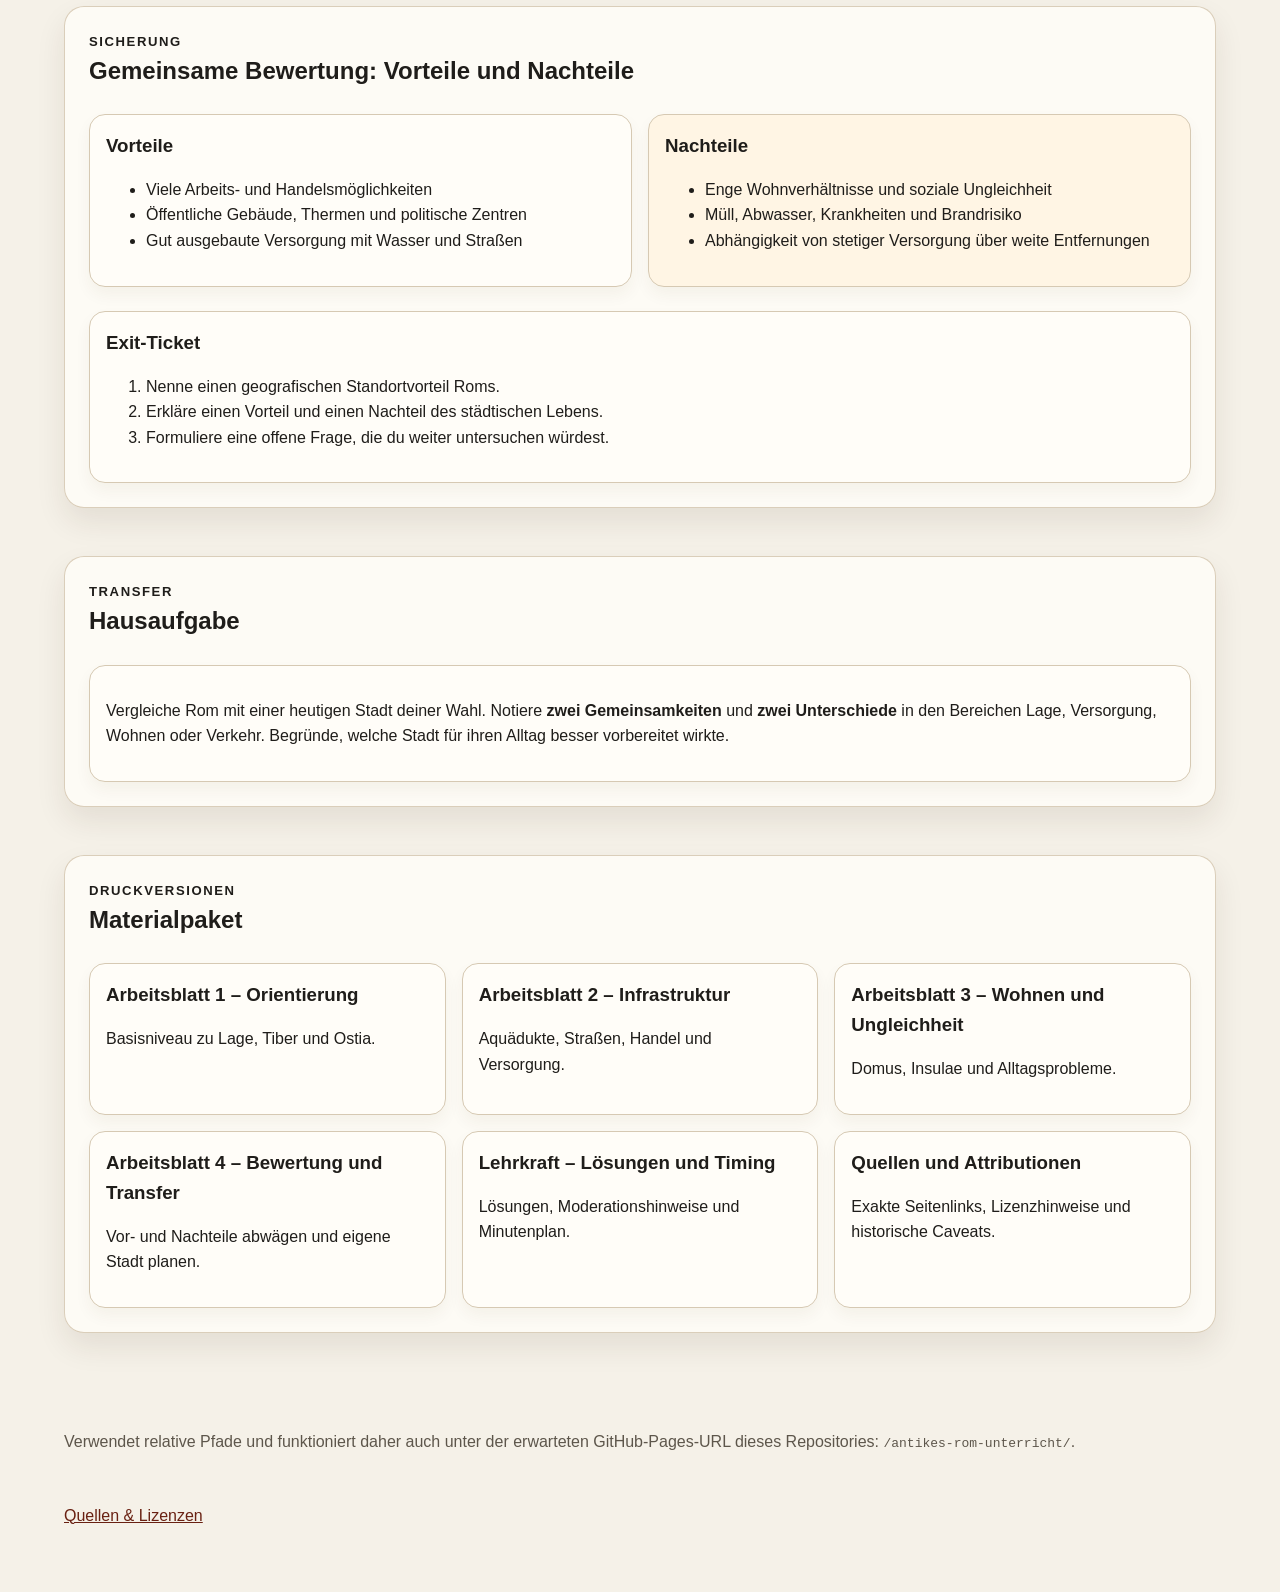
==== commit e25d4d88: "fix: improve tab accessibility and hosting note Co-authored-by: Fritztechnic <207611370+Fritztechnic" ====
--- a/index.html
+++ b/index.html
@@ -349,7 +349,7 @@
 
     <footer class="site-footer">
       <div class="wrapper footer__inner">
-        <p>Erstellt für GitHub Pages unter dem Projektpfad <code>/antikes-rom-unterricht/</code>.</p>
+        <p>Verwendet relative Pfade und funktioniert daher auch unter der erwarteten GitHub-Pages-URL dieses Repositories: <code>/antikes-rom-unterricht/</code>.</p>
         <p><a href="quellen.html">Quellen &amp; Lizenzen</a></p>
       </div>
     </footer>
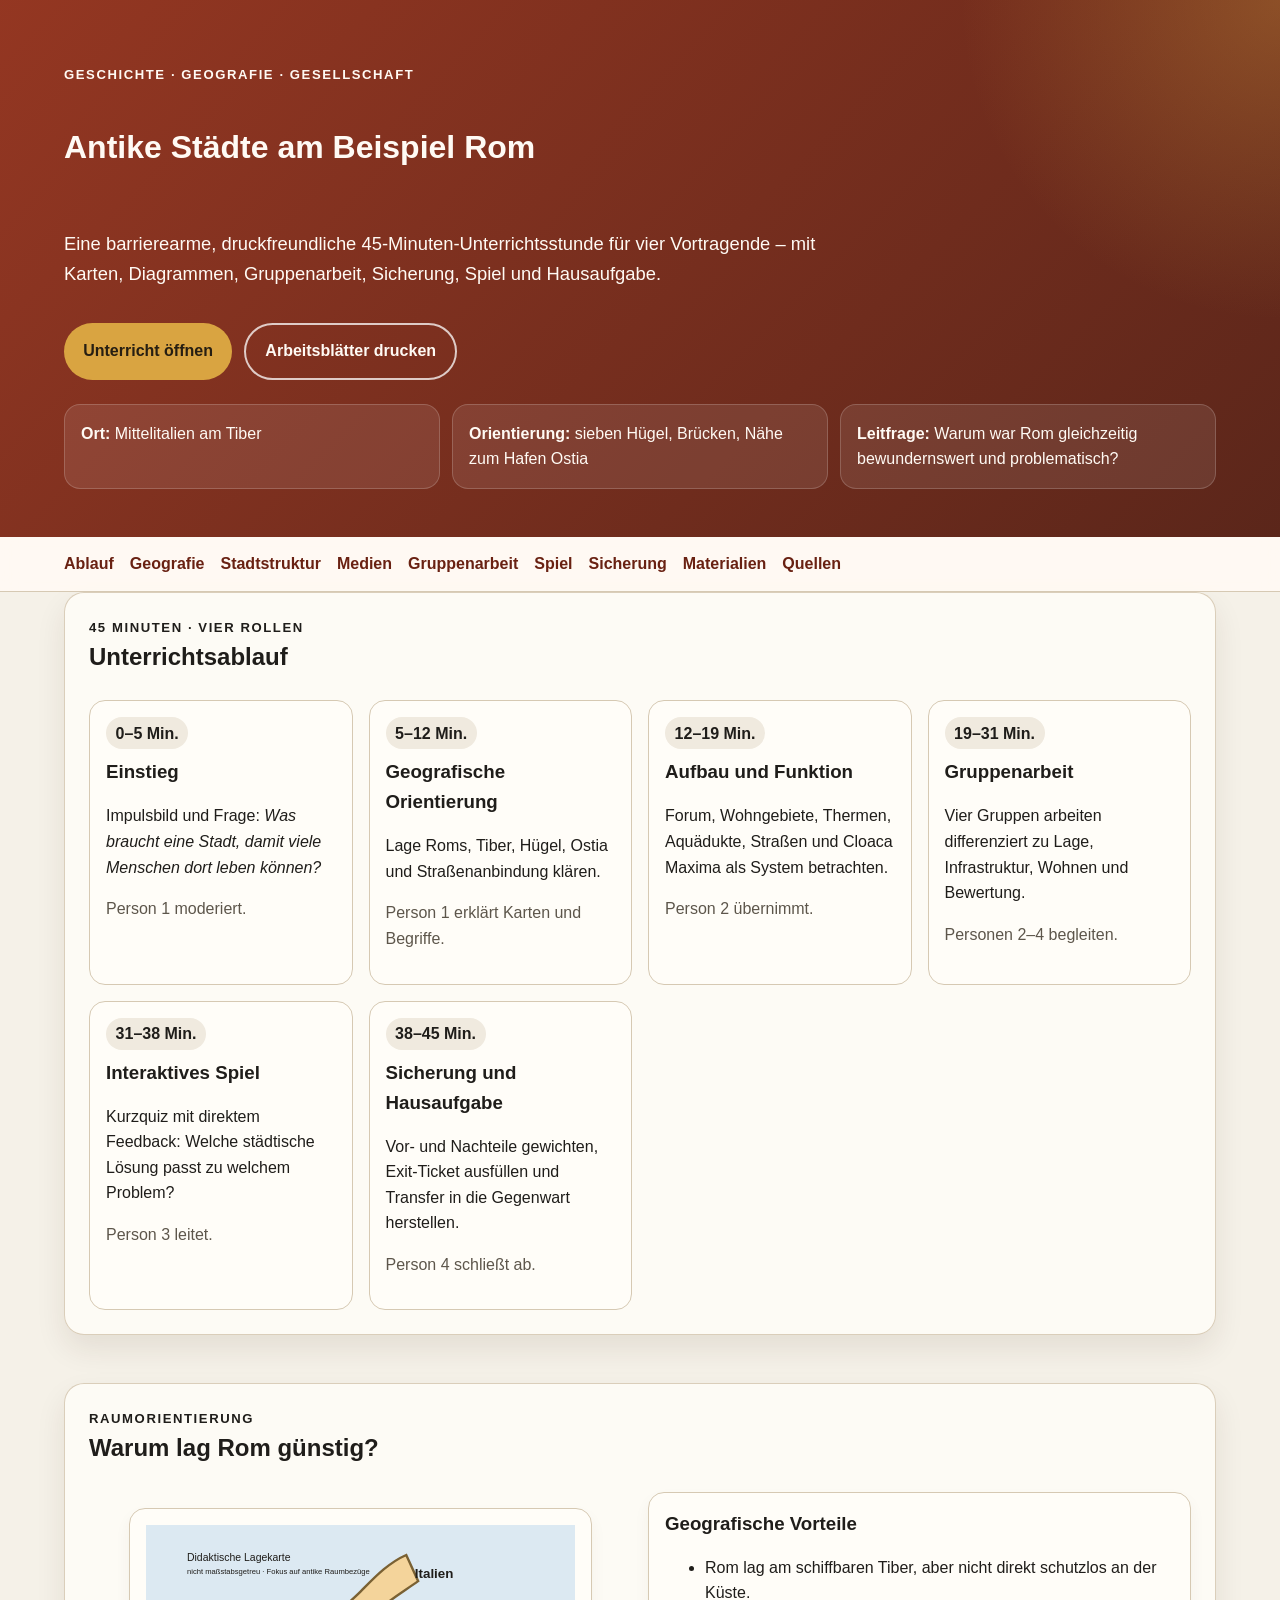
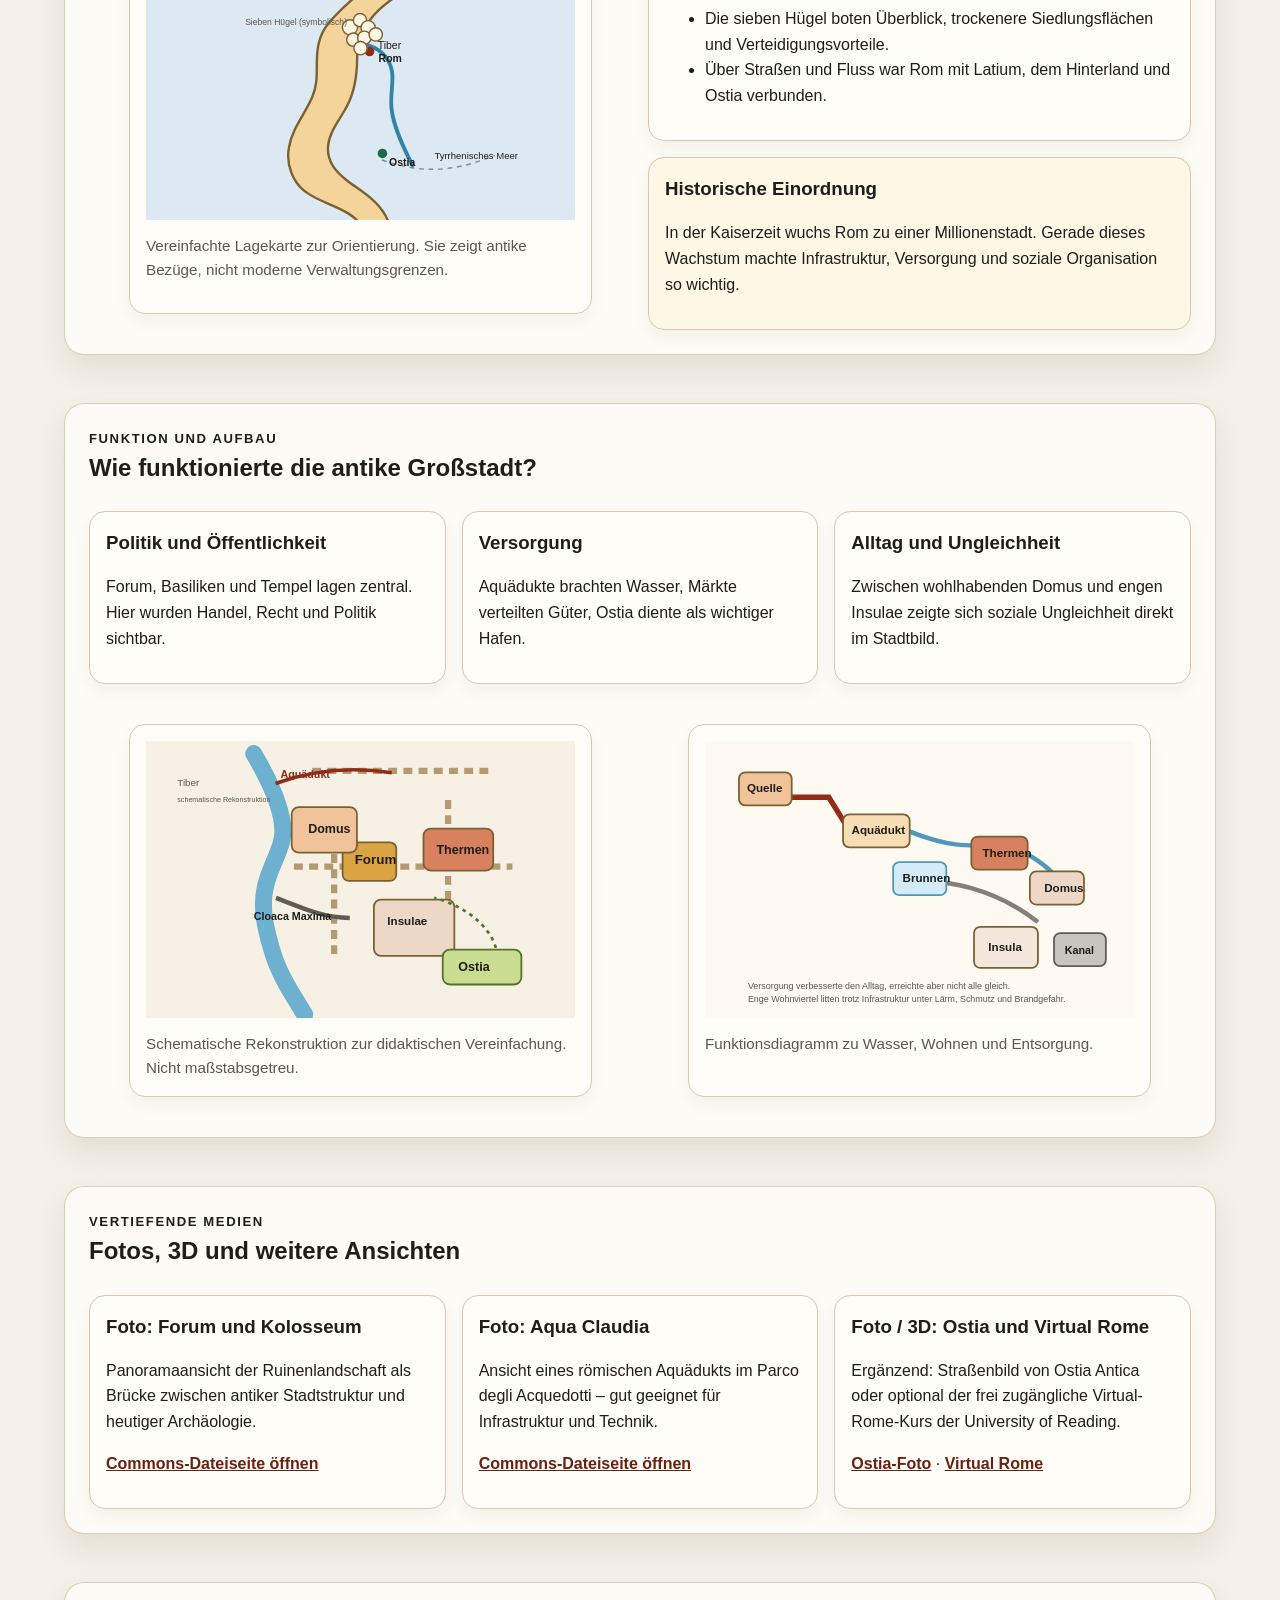
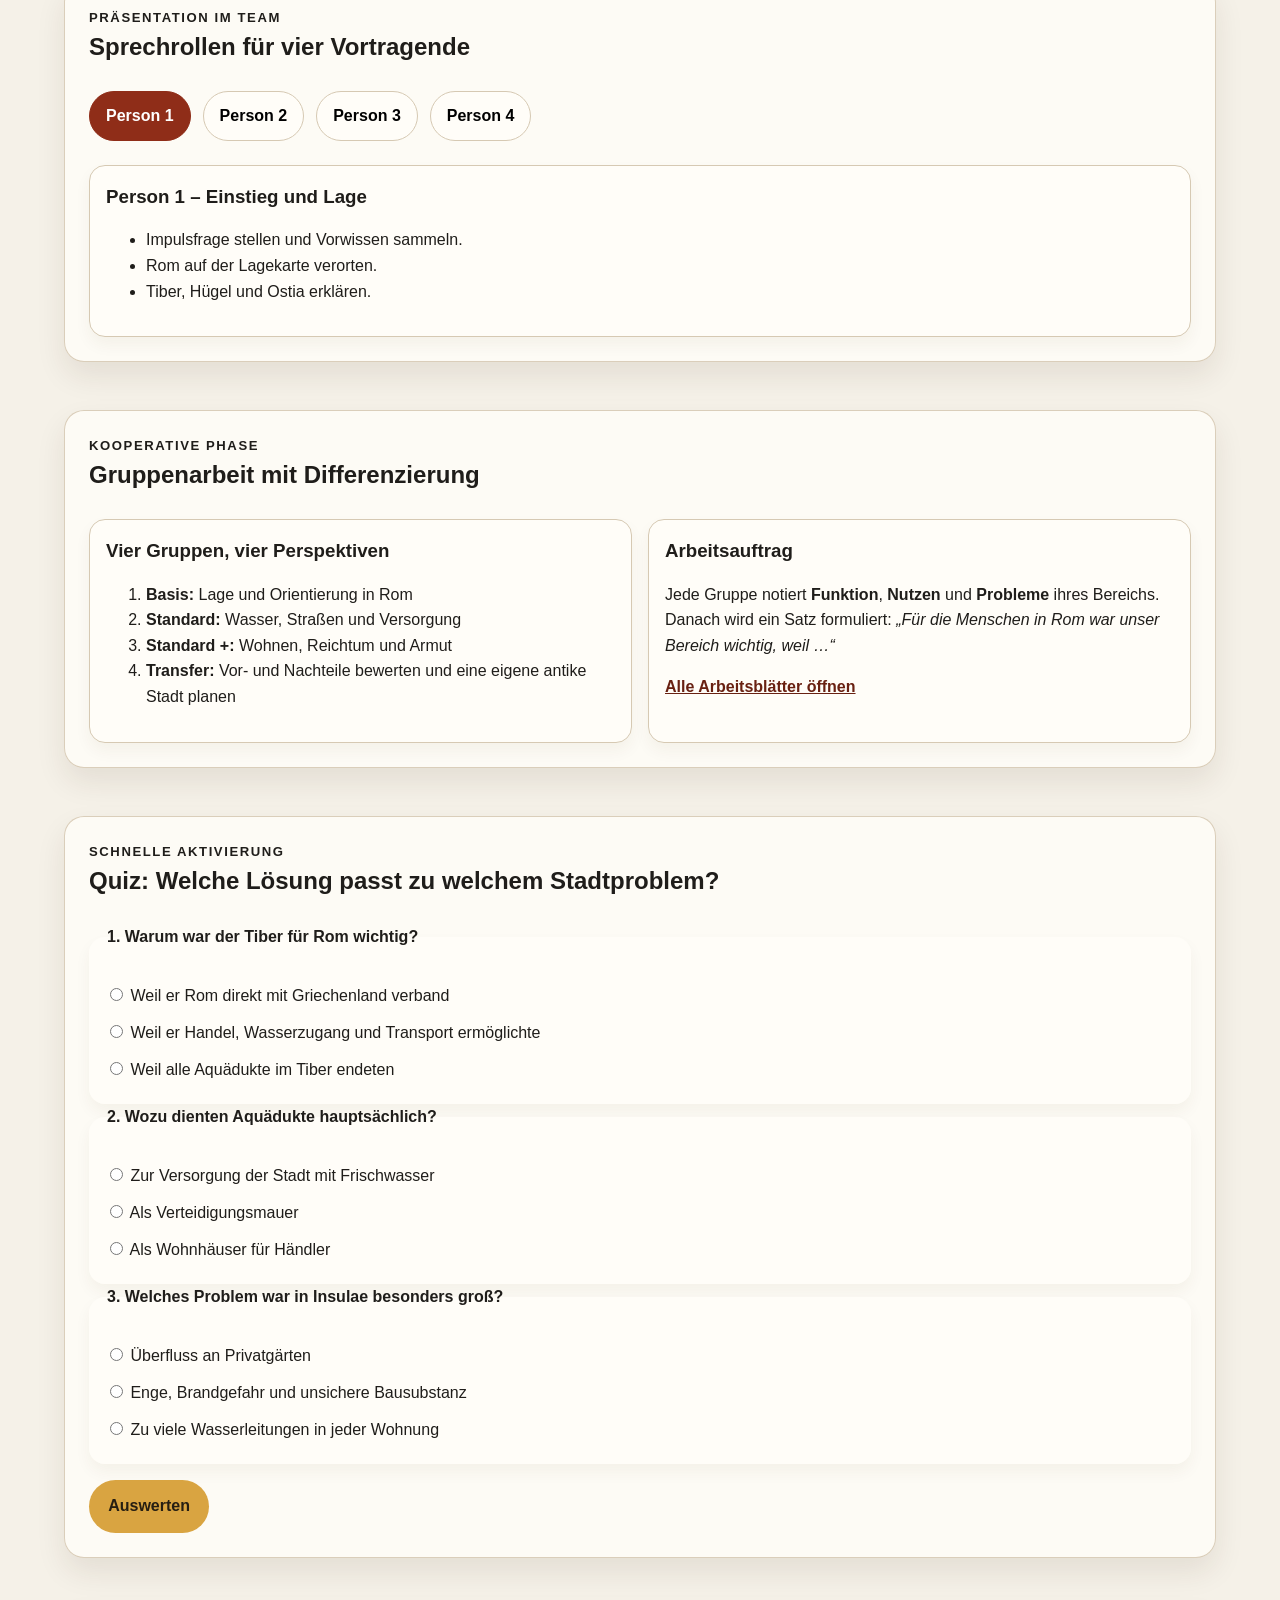
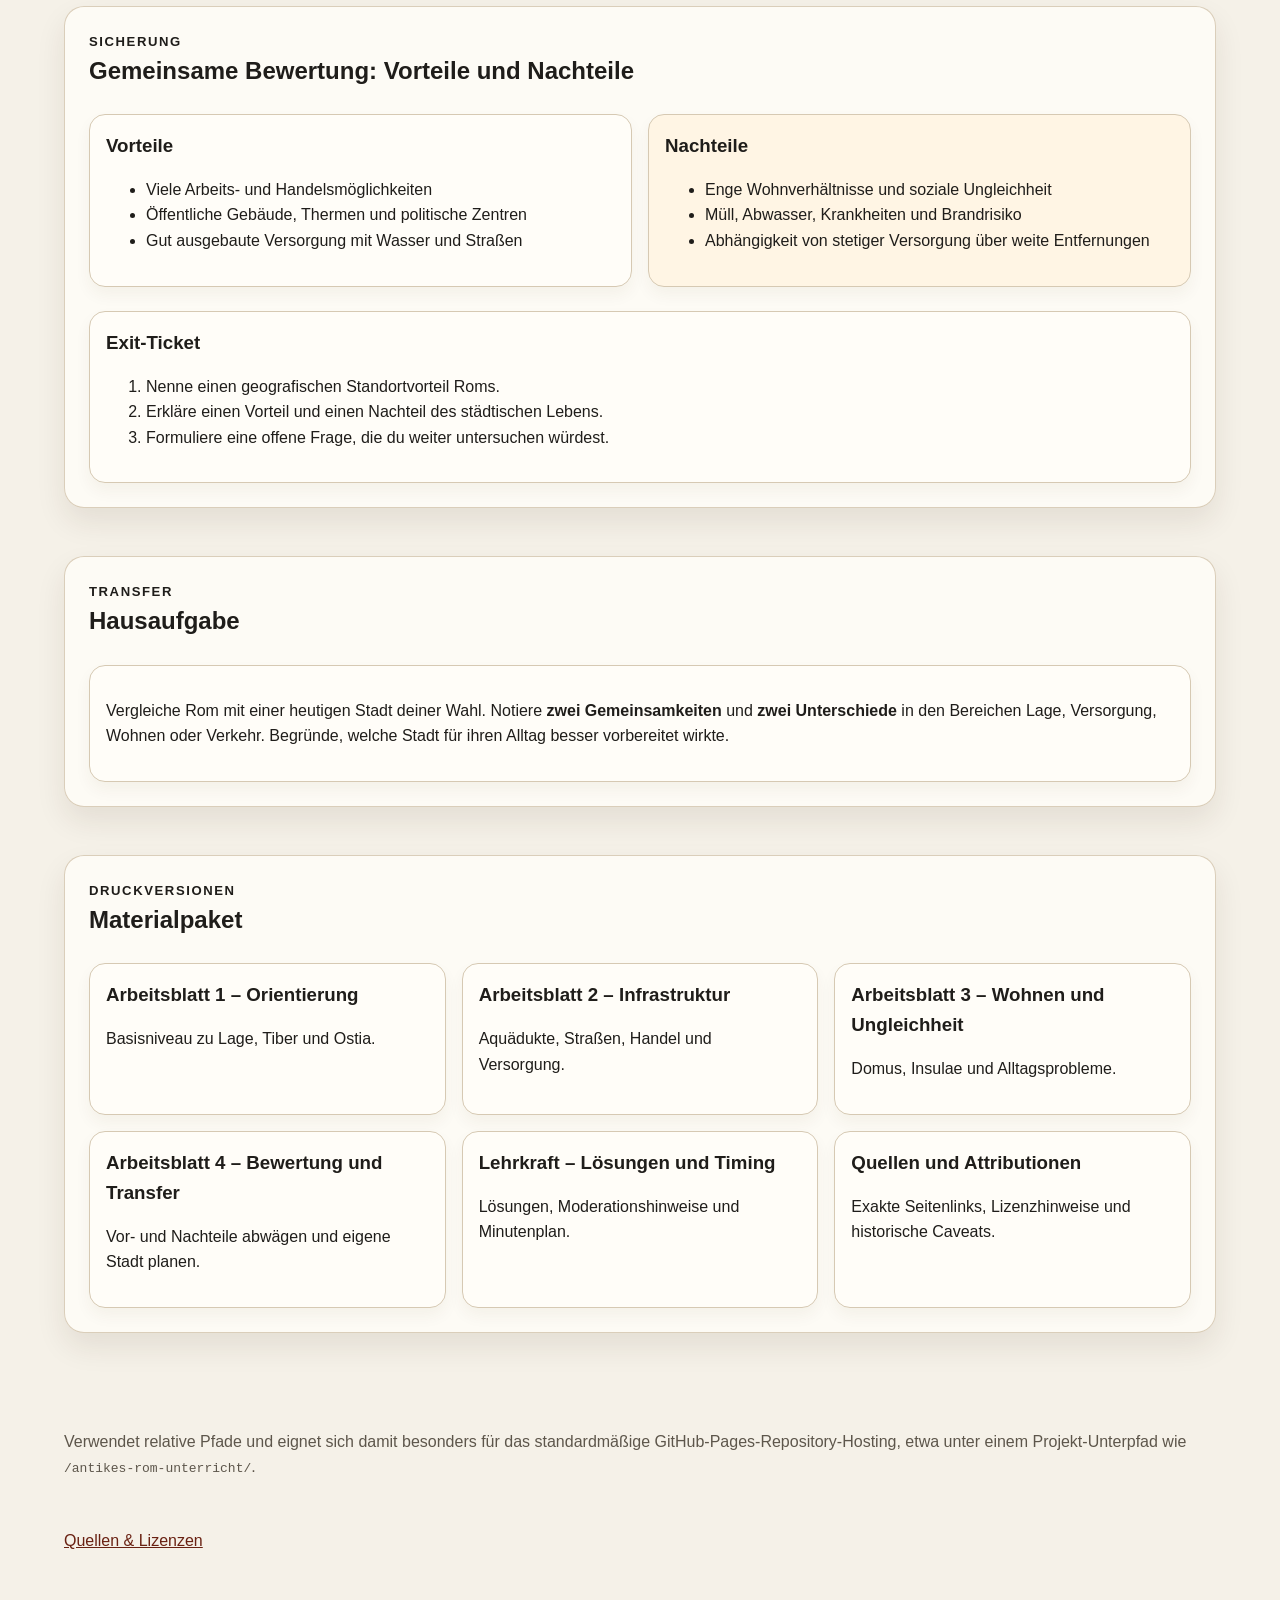
==== commit b9b89206: "docs: generalize hosting guidance Co-authored-by: Fritztechnic <207611370+Fritztechnic@users.noreply" ====
--- a/index.html
+++ b/index.html
@@ -174,14 +174,14 @@
           <p class="eyebrow">Präsentation im Team</p>
           <h2>Sprechrollen für vier Vortragende</h2>
         </div>
-        <div class="presenter-tabs" role="tablist" aria-label="Rollen der Vortragenden">
-          <button class="tab is-active" type="button" role="tab" aria-selected="true" aria-controls="rolle-1" id="tab-1">Person 1</button>
-          <button class="tab" type="button" role="tab" aria-selected="false" aria-controls="rolle-2" id="tab-2">Person 2</button>
-          <button class="tab" type="button" role="tab" aria-selected="false" aria-controls="rolle-3" id="tab-3">Person 3</button>
-          <button class="tab" type="button" role="tab" aria-selected="false" aria-controls="rolle-4" id="tab-4">Person 4</button>
+        <div class="presenter-tabs" role="tablist" aria-label="Rollen der Vortragenden" aria-orientation="horizontal">
+          <button class="tab is-active" type="button" role="tab" aria-selected="true" aria-controls="rolle-1" id="tab-1" tabindex="0">Person 1</button>
+          <button class="tab" type="button" role="tab" aria-selected="false" aria-controls="rolle-2" id="tab-2" tabindex="-1">Person 2</button>
+          <button class="tab" type="button" role="tab" aria-selected="false" aria-controls="rolle-3" id="tab-3" tabindex="-1">Person 3</button>
+          <button class="tab" type="button" role="tab" aria-selected="false" aria-controls="rolle-4" id="tab-4" tabindex="-1">Person 4</button>
         </div>
         <div class="tab-panels">
-          <section class="card tab-panel is-active" id="rolle-1" role="tabpanel" aria-labelledby="tab-1">
+          <section class="card tab-panel is-active" id="rolle-1" role="tabpanel" aria-labelledby="tab-1" tabindex="0">
             <h3>Person 1 – Einstieg und Lage</h3>
             <ul>
               <li>Impulsfrage stellen und Vorwissen sammeln.</li>
@@ -189,7 +189,7 @@
               <li>Tiber, Hügel und Ostia erklären.</li>
             </ul>
           </section>
-          <section class="card tab-panel" id="rolle-2" role="tabpanel" aria-labelledby="tab-2" hidden>
+          <section class="card tab-panel" id="rolle-2" role="tabpanel" aria-labelledby="tab-2" tabindex="-1" hidden>
             <h3>Person 2 – Stadtstruktur und Infrastruktur</h3>
             <ul>
               <li>Forum, Straßen, Aquädukte und Thermen vorstellen.</li>
@@ -197,7 +197,7 @@
               <li>Gruppe 1 und 2 begleiten.</li>
             </ul>
           </section>
-          <section class="card tab-panel" id="rolle-3" role="tabpanel" aria-labelledby="tab-3" hidden>
+          <section class="card tab-panel" id="rolle-3" role="tabpanel" aria-labelledby="tab-3" tabindex="-1" hidden>
             <h3>Person 3 – Spiel und Alltagsprobleme</h3>
             <ul>
               <li>Wohnen, Verkehr und Brandgefahr thematisieren.</li>
@@ -205,7 +205,7 @@
               <li>Gruppe 3 unterstützen.</li>
             </ul>
           </section>
-          <section class="card tab-panel" id="rolle-4" role="tabpanel" aria-labelledby="tab-4" hidden>
+          <section class="card tab-panel" id="rolle-4" role="tabpanel" aria-labelledby="tab-4" tabindex="-1" hidden>
             <h3>Person 4 – Sicherung und Bewertung</h3>
             <ul>
               <li>Vor- und Nachteile sammeln und gewichten.</li>
@@ -244,7 +244,7 @@
           <p class="eyebrow">Schnelle Aktivierung</p>
           <h2>Quiz: Welche Lösung passt zu welchem Stadtproblem?</h2>
         </div>
-        <form class="quiz stack-md" data-quiz>
+        <form class="quiz stack-md" data-quiz aria-describedby="quiz-feedback">
           <fieldset class="card">
             <legend>1. Warum war der Tiber für Rom wichtig?</legend>
             <label><input type="radio" name="q1" value="wrong"> Weil er Rom direkt mit Griechenland verband</label>
@@ -264,8 +264,8 @@
             <label><input type="radio" name="q3" value="wrong"> Zu viele Wasserleitungen in jeder Wohnung</label>
           </fieldset>
           <div class="quiz__actions">
-            <button class="button" type="button" data-quiz-submit>Auswerten</button>
-            <p class="quiz__result" data-quiz-result aria-live="polite"></p>
+            <button class="button" type="submit" data-quiz-submit>Auswerten</button>
+            <p class="quiz__result" id="quiz-feedback" data-quiz-result aria-live="polite" role="status"></p>
           </div>
         </form>
       </section>
@@ -349,7 +349,7 @@
 
     <footer class="site-footer">
       <div class="wrapper footer__inner">
-        <p>Verwendet relative Pfade und funktioniert daher auch unter der erwarteten GitHub-Pages-URL dieses Repositories: <code>/antikes-rom-unterricht/</code>.</p>
+        <p>Verwendet relative Pfade und eignet sich damit besonders für das standardmäßige GitHub-Pages-Repository-Hosting, etwa unter einem Projekt-Unterpfad wie <code>/antikes-rom-unterricht/</code>.</p>
         <p><a href="quellen.html">Quellen &amp; Lizenzen</a></p>
       </div>
     </footer>
--- a/styles.css
+++ b/styles.css
@@ -83,6 +83,12 @@
   background: transparent;
   color: #fffaf4;
   border: 2px solid rgba(255,255,255,0.75);
+}
+.button--secondary:hover,
+.button--secondary:focus-visible {
+  background: #edbc5f;
+  color: #261e12;
+  border-color: #edbc5f;
 }
 .facts {
   display: grid;
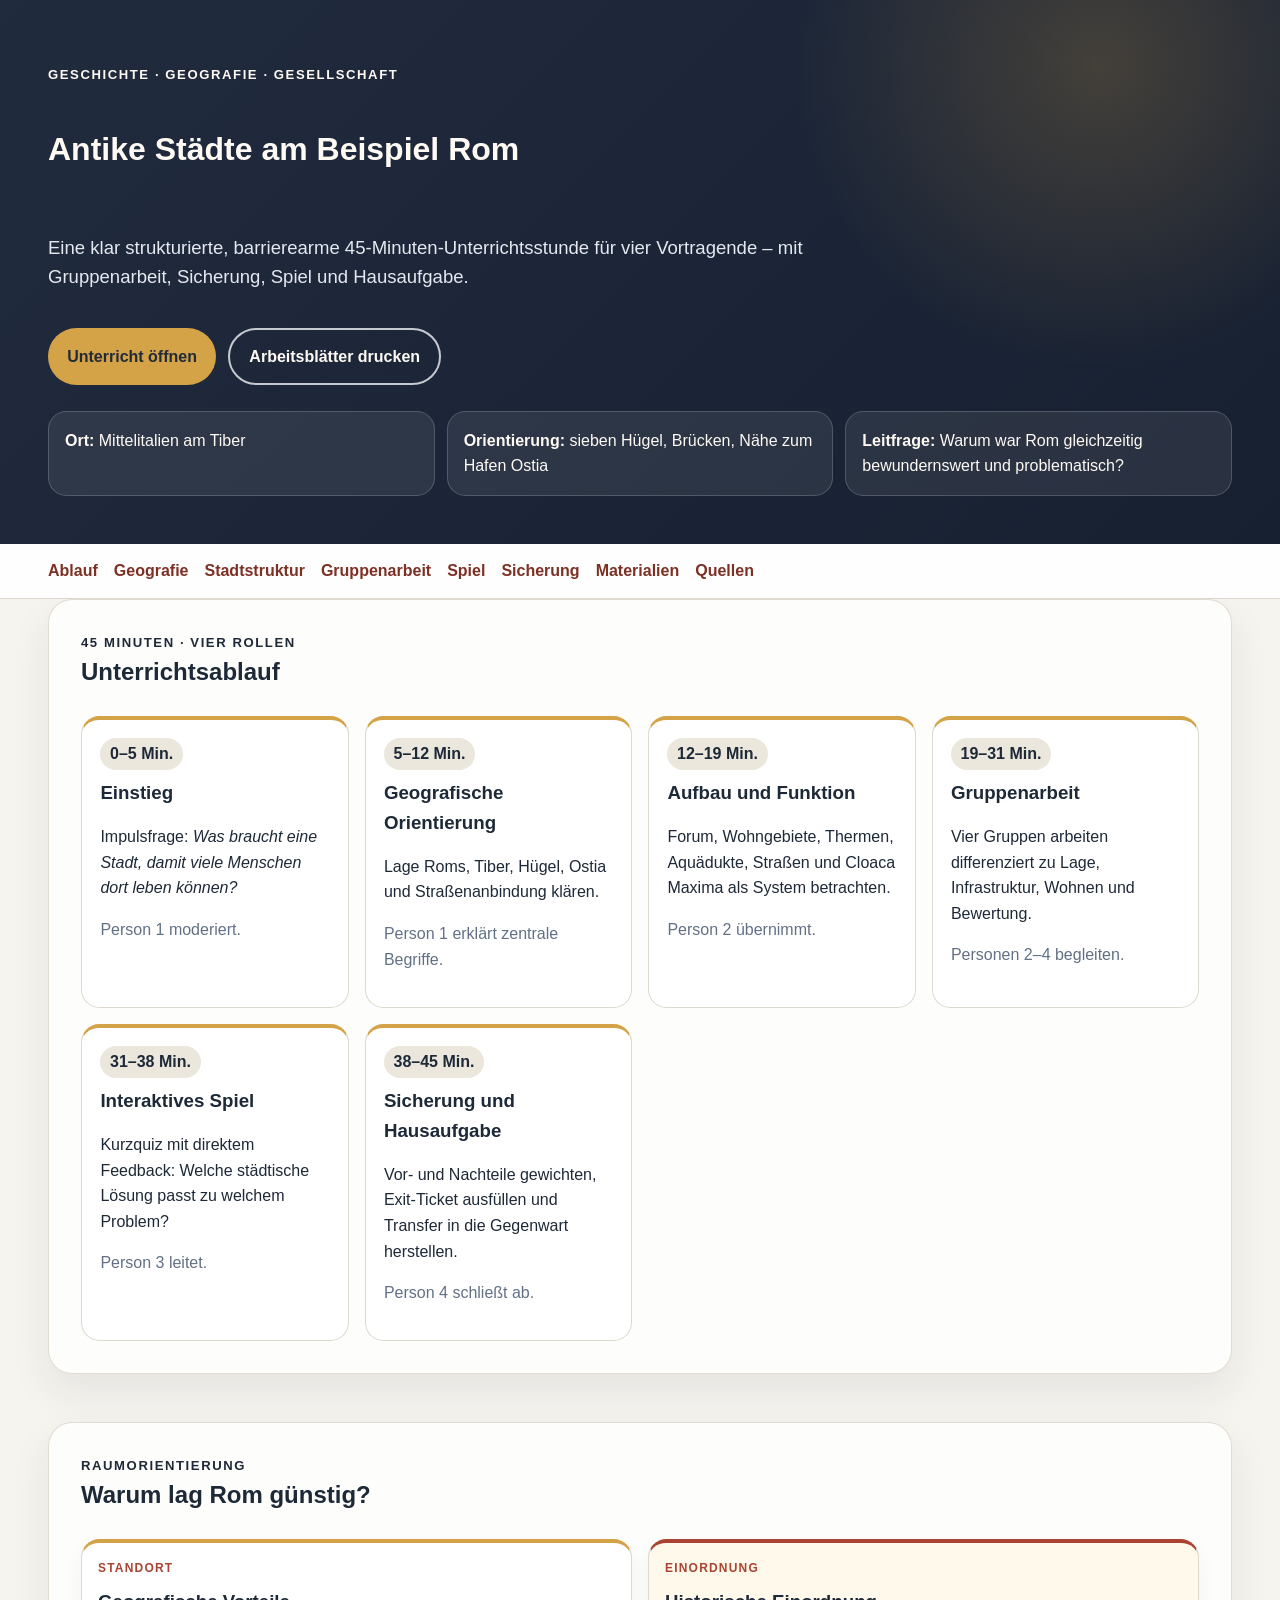
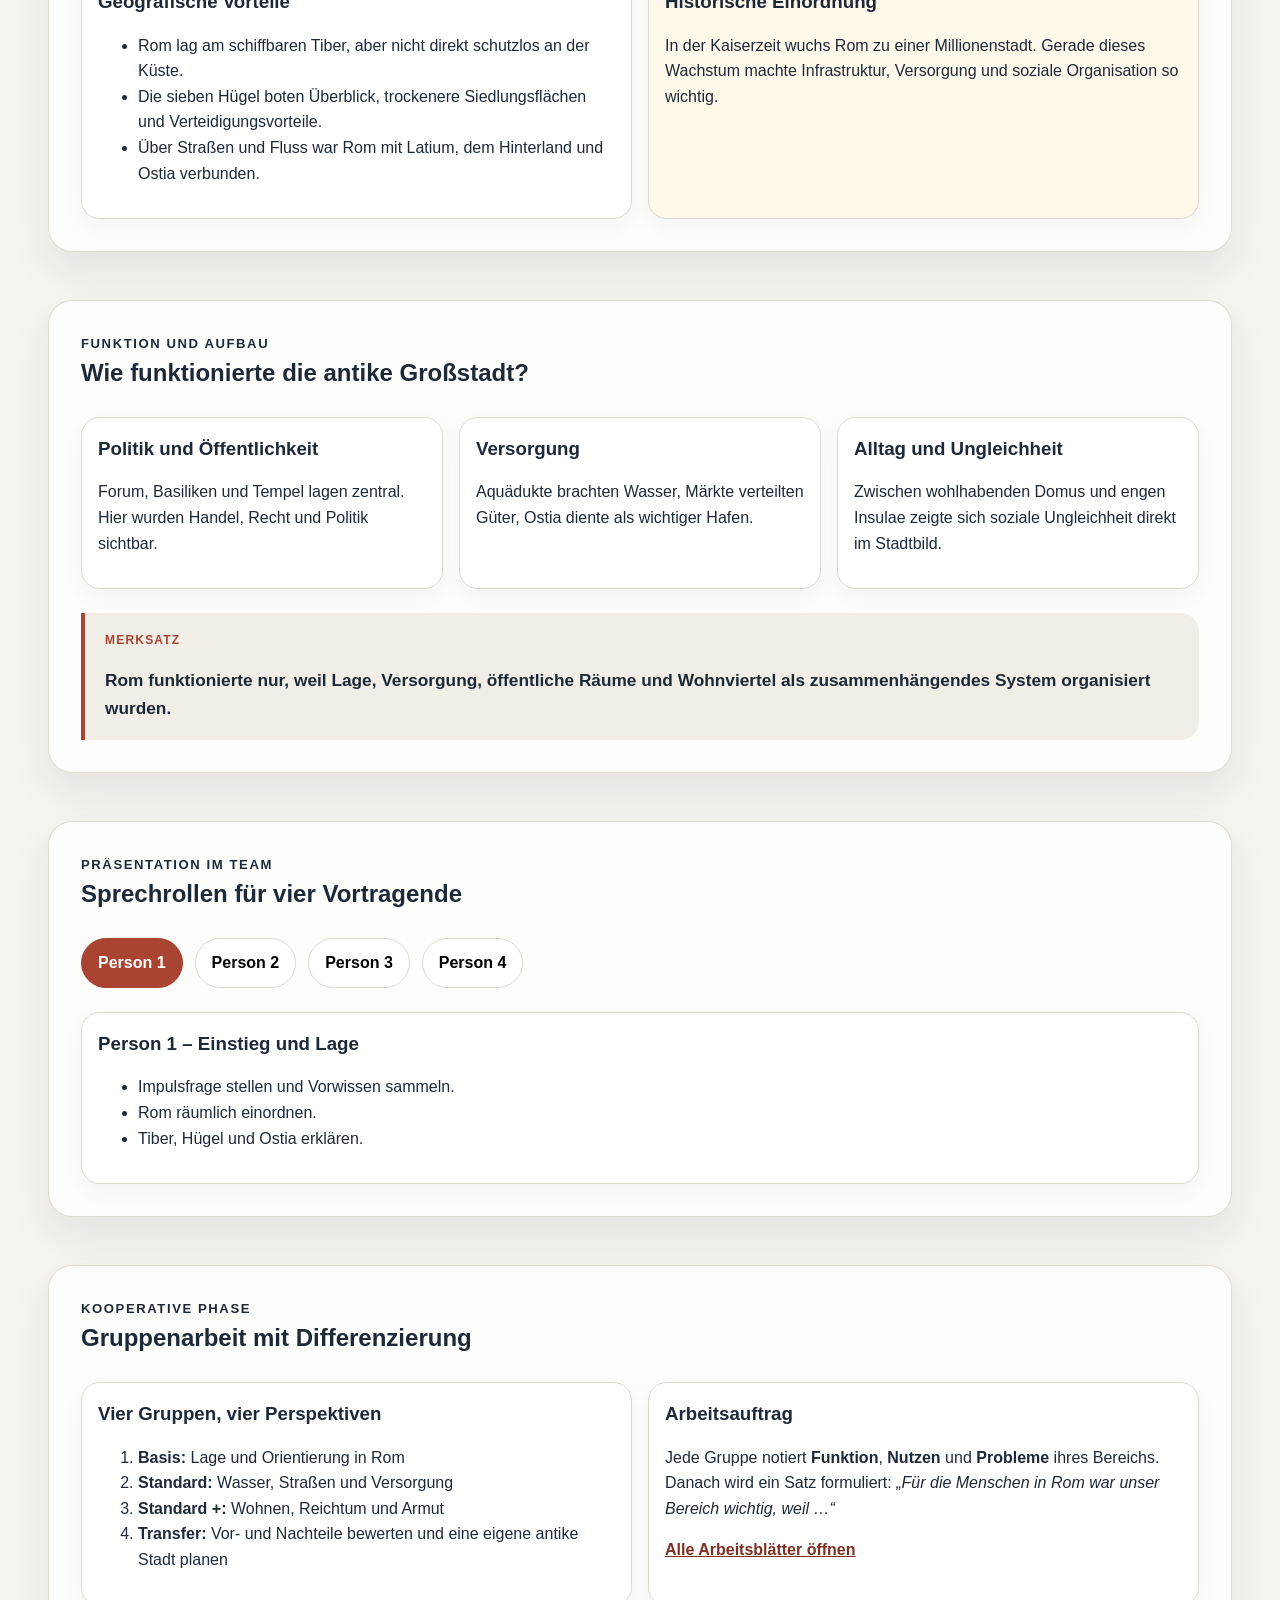
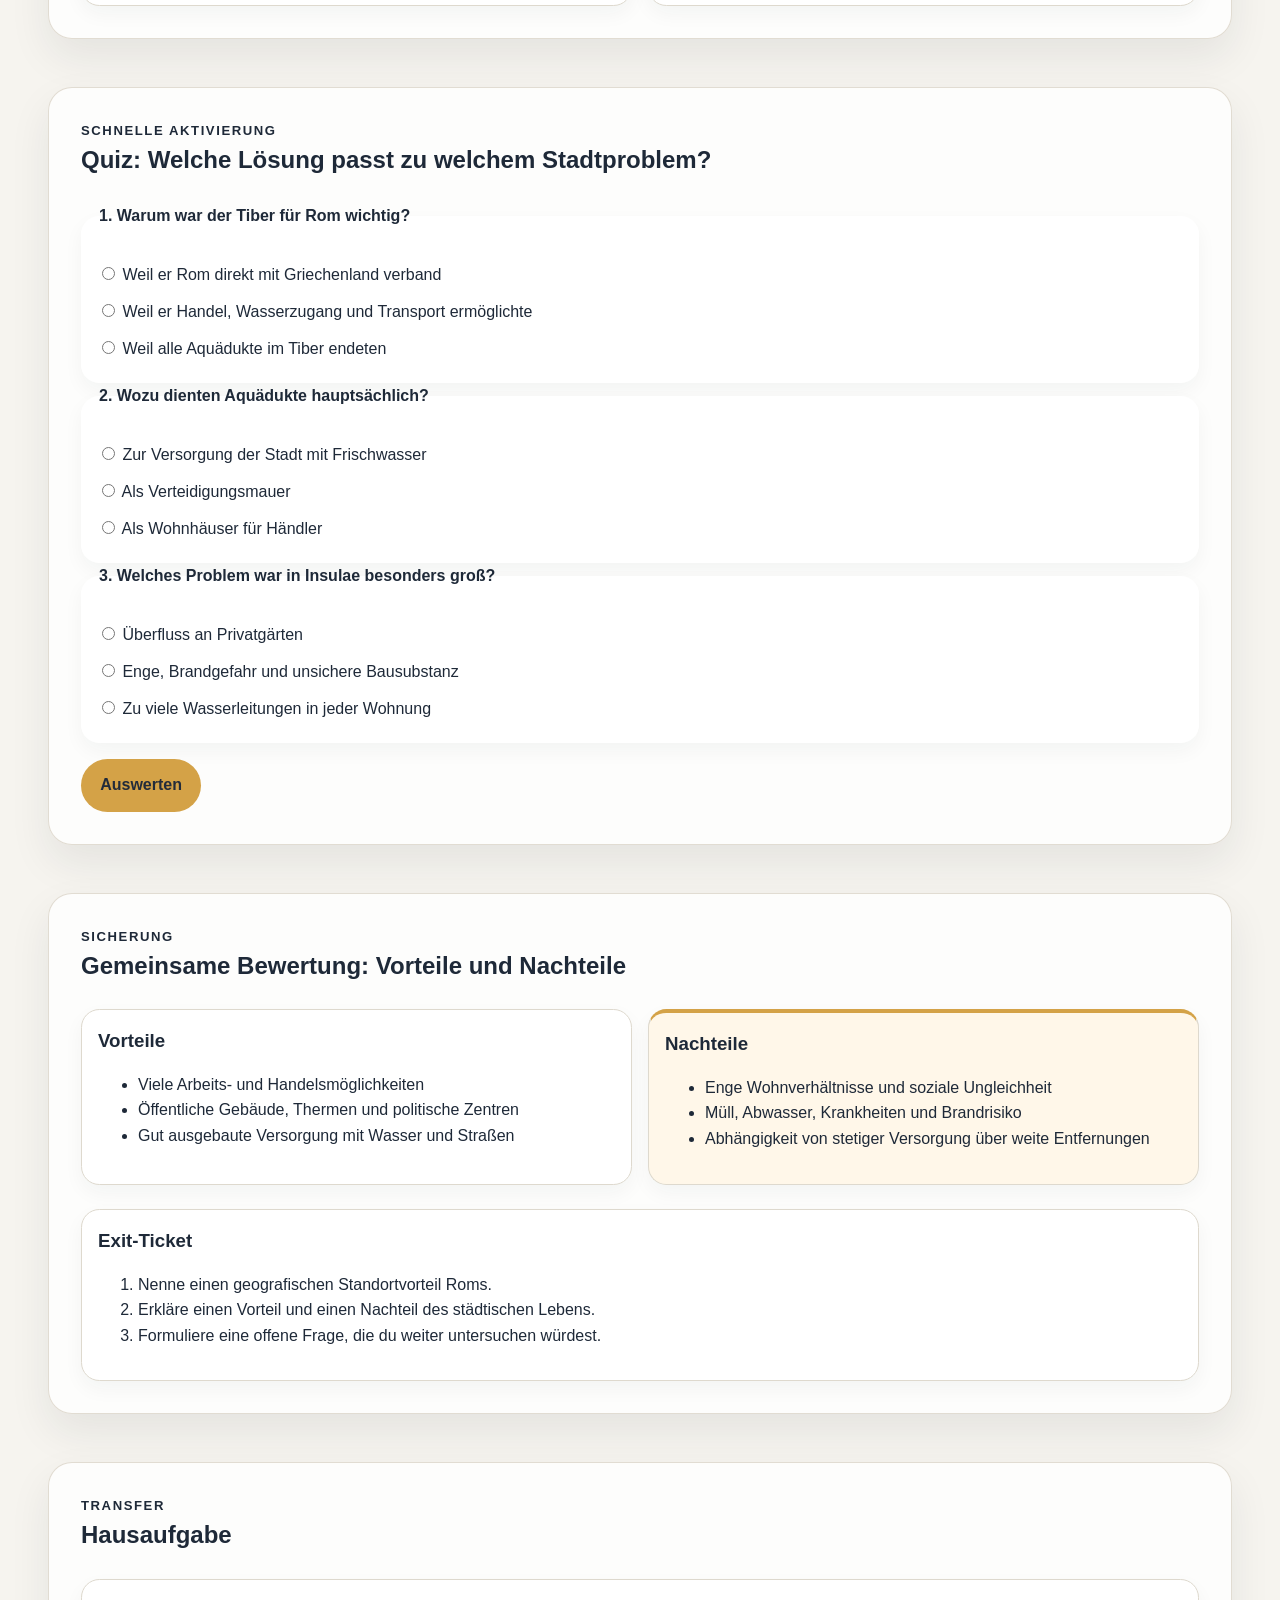
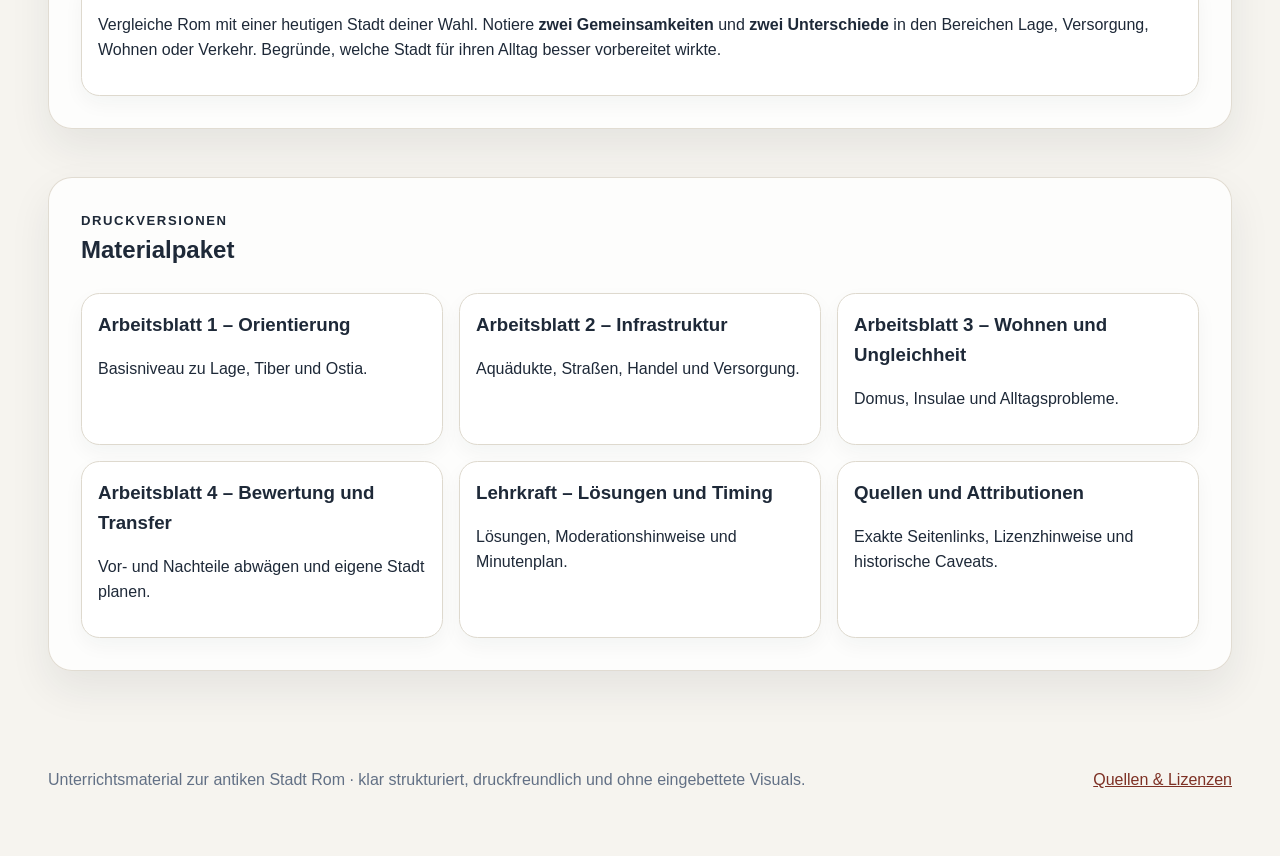
==== commit 2d377e1f: "Add polished lesson presentation and refresh site Co-authored-by: Fritztechnic <207611370+Fritztechn" ====
--- a/index.html
+++ b/index.html
@@ -4,7 +4,7 @@
     <meta charset="utf-8">
     <meta name="viewport" content="width=device-width, initial-scale=1">
     <title>Antikes Rom unterrichten – interaktive 45-Minuten-Stunde</title>
-    <meta name="description" content="Interaktive Unterrichtswebsite zur antiken Stadt Rom mit Ablaufplan, Karten, Materialien, Spiel, Arbeitsblättern und Lehrkraft-Hinweisen.">
+    <meta name="description" content="Interaktive Unterrichtswebsite zur antiken Stadt Rom mit Ablaufplan, Gruppenarbeit, Quiz, Arbeitsblättern und Lehrkraft-Hinweisen.">
     <link rel="stylesheet" href="styles.css">
     <script defer src="script.js"></script>
   </head>
@@ -14,7 +14,7 @@
       <div class="hero__content wrapper">
         <p class="eyebrow">Geschichte · Geografie · Gesellschaft</p>
         <h1>Antike Städte am Beispiel Rom</h1>
-        <p class="lead">Eine barrierearme, druckfreundliche 45‑Minuten-Unterrichtsstunde für vier Vortragende – mit Karten, Diagrammen, Gruppenarbeit, Sicherung, Spiel und Hausaufgabe.</p>
+        <p class="lead">Eine klar strukturierte, barrierearme 45‑Minuten-Unterrichtsstunde für vier Vortragende – mit Gruppenarbeit, Sicherung, Spiel und Hausaufgabe.</p>
         <div class="hero__actions">
           <a class="button" href="#ablauf">Unterricht öffnen</a>
           <a class="button button--secondary" href="materialien/arbeitsblatt-1-orientierung.html">Arbeitsblätter drucken</a>
@@ -32,7 +32,6 @@
         <a href="#ablauf">Ablauf</a>
         <a href="#geografie">Geografie</a>
         <a href="#stadt">Stadtstruktur</a>
-        <a href="#medien">Medien</a>
         <a href="#gruppen">Gruppenarbeit</a>
         <a href="#spiel">Spiel</a>
         <a href="#sicherung">Sicherung</a>
@@ -51,14 +50,14 @@
           <article class="timeline__item" role="listitem">
             <p class="timeline__time">0–5 Min.</p>
             <h3>Einstieg</h3>
-            <p>Impulsbild und Frage: <em>Was braucht eine Stadt, damit viele Menschen dort leben können?</em></p>
+            <p>Impulsfrage: <em>Was braucht eine Stadt, damit viele Menschen dort leben können?</em></p>
             <p class="muted">Person 1 moderiert.</p>
           </article>
           <article class="timeline__item" role="listitem">
             <p class="timeline__time">5–12 Min.</p>
             <h3>Geografische Orientierung</h3>
             <p>Lage Roms, Tiber, Hügel, Ostia und Straßenanbindung klären.</p>
-            <p class="muted">Person 1 erklärt Karten und Begriffe.</p>
+            <p class="muted">Person 1 erklärt zentrale Begriffe.</p>
           </article>
           <article class="timeline__item" role="listitem">
             <p class="timeline__time">12–19 Min.</p>
@@ -93,23 +92,19 @@
           <h2>Warum lag Rom günstig?</h2>
         </div>
         <div class="grid-2">
-          <figure class="card visual-card">
-            <img src="assets/illustrationen/rom-lagekarte.svg" alt="Vereinfachte Karte von Italien mit dem Verlauf des Tibers, der Lage Roms in Mittelitalien und dem Hafen Ostia an der Küste.">
-            <figcaption>Vereinfachte Lagekarte zur Orientierung. Sie zeigt antike Bezüge, nicht moderne Verwaltungsgrenzen.</figcaption>
-          </figure>
-          <div class="stack-md">
-            <div class="card">
-              <h3>Geografische Vorteile</h3>
-              <ul>
-                <li>Rom lag am schiffbaren Tiber, aber nicht direkt schutzlos an der Küste.</li>
-                <li>Die sieben Hügel boten Überblick, trockenere Siedlungsflächen und Verteidigungsvorteile.</li>
-                <li>Über Straßen und Fluss war Rom mit Latium, dem Hinterland und Ostia verbunden.</li>
-              </ul>
-            </div>
-            <div class="card accent-card">
-              <h3>Historische Einordnung</h3>
-              <p>In der Kaiserzeit wuchs Rom zu einer Millionenstadt. Gerade dieses Wachstum machte Infrastruktur, Versorgung und soziale Organisation so wichtig.</p>
-            </div>
+          <div class="card feature-card">
+            <p class="card-label">Standort</p>
+            <h3>Geografische Vorteile</h3>
+            <ul>
+              <li>Rom lag am schiffbaren Tiber, aber nicht direkt schutzlos an der Küste.</li>
+              <li>Die sieben Hügel boten Überblick, trockenere Siedlungsflächen und Verteidigungsvorteile.</li>
+              <li>Über Straßen und Fluss war Rom mit Latium, dem Hinterland und Ostia verbunden.</li>
+            </ul>
+          </div>
+          <div class="card accent-card">
+            <p class="card-label">Einordnung</p>
+            <h3>Historische Einordnung</h3>
+            <p>In der Kaiserzeit wuchs Rom zu einer Millionenstadt. Gerade dieses Wachstum machte Infrastruktur, Versorgung und soziale Organisation so wichtig.</p>
           </div>
         </div>
       </section>
@@ -133,39 +128,9 @@
             <p>Zwischen wohlhabenden Domus und engen Insulae zeigte sich soziale Ungleichheit direkt im Stadtbild.</p>
           </article>
         </div>
-        <div class="grid-2">
-          <figure class="card visual-card">
-            <img src="assets/illustrationen/rom-stadtplan.svg" alt="Schematischer Plan einer antiken Stadt Rom mit Forum, Tiber, Wohnvierteln, Thermen, Hafenanbindung, Aquädukt und Cloaca Maxima.">
-            <figcaption>Schematische Rekonstruktion zur didaktischen Vereinfachung. Nicht maßstabsgetreu.</figcaption>
-          </figure>
-          <figure class="card visual-card">
-            <img src="assets/illustrationen/rom-wasser-wohnen.svg" alt="Diagramm zum Weg des Wassers vom Aquädukt über Brunnen und Thermen bis zur Kanalisation sowie Vergleich von Domus und Insula.">
-            <figcaption>Funktionsdiagramm zu Wasser, Wohnen und Entsorgung.</figcaption>
-          </figure>
-        </div>
-      </section>
-
-      <section id="medien" class="panel stack-lg">
-        <div class="section-heading">
-          <p class="eyebrow">Vertiefende Medien</p>
-          <h2>Fotos, 3D und weitere Ansichten</h2>
-        </div>
-        <div class="grid-3">
-          <article class="card">
-            <h3>Foto: Forum und Kolosseum</h3>
-            <p>Panoramaansicht der Ruinenlandschaft als Brücke zwischen antiker Stadtstruktur und heutiger Archäologie.</p>
-            <p><a class="text-link" href="https://commons.wikimedia.org/wiki/File:Colosseum_of_Rome_and_Roman_forum.jpg">Commons-Dateiseite öffnen</a></p>
-          </article>
-          <article class="card">
-            <h3>Foto: Aqua Claudia</h3>
-            <p>Ansicht eines römischen Aquädukts im Parco degli Acquedotti – gut geeignet für Infrastruktur und Technik.</p>
-            <p><a class="text-link" href="https://commons.wikimedia.org/wiki/File:Aqua_Claudia_-_Parco_degli_Acquedotti_-_panoramio.jpg">Commons-Dateiseite öffnen</a></p>
-          </article>
-          <article class="card">
-            <h3>Foto / 3D: Ostia und Virtual Rome</h3>
-            <p>Ergänzend: Straßenbild von Ostia Antica oder optional der frei zugängliche Virtual-Rome-Kurs der University of Reading.</p>
-            <p><a class="text-link" href="https://commons.wikimedia.org/wiki/File:Ancient_Main_Road,_Ostia_Antica_(39848553323).jpg">Ostia-Foto</a> · <a class="text-link" href="https://research.reading.ac.uk/virtualrome/online-course/">Virtual Rome</a></p>
-          </article>
+        <div class="key-takeaway">
+          <p class="card-label">Merksatz</p>
+          <p>Rom funktionierte nur, weil Lage, Versorgung, öffentliche Räume und Wohnviertel als zusammenhängendes System organisiert wurden.</p>
         </div>
       </section>
 
@@ -185,7 +150,7 @@
             <h3>Person 1 – Einstieg und Lage</h3>
             <ul>
               <li>Impulsfrage stellen und Vorwissen sammeln.</li>
-              <li>Rom auf der Lagekarte verorten.</li>
+              <li>Rom räumlich einordnen.</li>
               <li>Tiber, Hügel und Ostia erklären.</li>
             </ul>
           </section>
@@ -349,7 +314,7 @@
 
     <footer class="site-footer">
       <div class="wrapper footer__inner">
-        <p>Verwendet relative Pfade und eignet sich damit besonders für das standardmäßige GitHub-Pages-Repository-Hosting, etwa unter einem Projekt-Unterpfad wie <code>/antikes-rom-unterricht/</code>.</p>
+        <p>Unterrichtsmaterial zur antiken Stadt Rom · klar strukturiert, druckfreundlich und ohne eingebettete Visuals.</p>
         <p><a href="quellen.html">Quellen &amp; Lizenzen</a></p>
       </div>
     </footer>
--- a/styles.css
+++ b/styles.css
@@ -1,18 +1,18 @@
 :root {
-  --bg: #f5f1e8;
-  --surface: #fffdf8;
-  --surface-2: #f0eadf;
-  --text: #1f1d1a;
-  --muted: #5d564b;
-  --primary: #8f2d18;
-  --primary-dark: #692112;
-  --accent: #d9a441;
-  --success: #1d6b43;
-  --warning: #875400;
-  --border: #d6c9b3;
-  --shadow: 0 14px 30px rgba(51, 35, 13, 0.09);
-  --radius: 1rem;
-  --wrapper: min(72rem, calc(100vw - 2rem));
+  --bg: #f6f4ef;
+  --surface: #ffffff;
+  --surface-2: #ebe7dd;
+  --text: #1e2938;
+  --muted: #627085;
+  --primary: #a94432;
+  --primary-dark: #7d3024;
+  --accent: #d4a247;
+  --success: #21735a;
+  --warning: #916711;
+  --border: #ded9ce;
+  --shadow: 0 18px 42px rgba(30, 41, 56, 0.08);
+  --radius: 1.15rem;
+  --wrapper: min(74rem, calc(100vw - 2rem));
 }
 
 * { box-sizing: border-box; }
@@ -21,7 +21,7 @@
   margin: 0;
   font-family: Inter, Arial, sans-serif;
   color: var(--text);
-  background: linear-gradient(180deg, #efe6d4 0%, var(--bg) 14rem, var(--bg) 100%);
+  background: linear-gradient(180deg, #eeeae1 0%, var(--bg) 20rem, var(--bg) 100%);
   line-height: 1.6;
 }
 img { max-width: 100%; display: block; }
@@ -44,11 +44,11 @@
   z-index: 10;
 }
 .hero {
-  background: radial-gradient(circle at top right, rgba(217, 164, 65, 0.3), transparent 20rem), linear-gradient(135deg, rgba(143, 45, 24, 0.95), rgba(88, 34, 22, 0.98));
+  background: radial-gradient(circle at 86% 12%, rgba(212, 162, 71, 0.22), transparent 19rem), linear-gradient(135deg, #212b3e, #172031);
   color: #fffaf4;
   padding: 4rem 0 3rem;
 }
-.hero__content { display: grid; gap: 1rem; }
+.hero__content { display: grid; gap: 1.1rem; }
 .eyebrow {
   text-transform: uppercase;
   letter-spacing: 0.12em;
@@ -57,7 +57,7 @@
   margin: 0;
   color: inherit;
 }
-.lead { font-size: 1.15rem; max-width: 48rem; }
+.lead { font-size: 1.16rem; max-width: 48rem; color: #e5e9ef; }
 .hero__actions {
   display: flex;
   flex-wrap: wrap;
@@ -71,14 +71,14 @@
   border-radius: 999px;
   text-decoration: none;
   background: var(--accent);
-  color: #261e12;
+  color: #222b3a;
   border: 0;
   font: inherit;
   font-weight: 700;
   cursor: pointer;
 }
 .button:hover,
-.button:focus-visible { background: #edbc5f; }
+.button:focus-visible { background: #e1b662; }
 .button--secondary {
   background: transparent;
   color: #fffaf4;
@@ -86,9 +86,9 @@
 }
 .button--secondary:hover,
 .button--secondary:focus-visible {
-  background: #edbc5f;
-  color: #261e12;
-  border-color: #edbc5f;
+  background: #e1b662;
+  color: #222b3a;
+  border-color: #e1b662;
 }
 .facts {
   display: grid;
@@ -99,7 +99,7 @@
   margin: 0.5rem 0 0;
 }
 .facts li {
-  background: rgba(255,255,255,0.09);
+  background: rgba(255,255,255,0.08);
   padding: 1rem;
   border-radius: var(--radius);
   border: 1px solid rgba(255,255,255,0.18);
@@ -109,7 +109,7 @@
   top: 0;
   z-index: 5;
   backdrop-filter: blur(10px);
-  background: rgba(255, 250, 244, 0.92);
+  background: rgba(255, 255, 255, 0.91);
   border-bottom: 1px solid var(--border);
 }
 .nav__inner {
@@ -124,10 +124,10 @@
   font-weight: 600;
 }
 .panel {
-  background: rgba(255, 253, 248, 0.82);
-  border: 1px solid rgba(214, 201, 179, 0.9);
-  border-radius: calc(var(--radius) + 0.25rem);
-  padding: 1.5rem;
+  background: rgba(255, 255, 255, 0.78);
+  border: 1px solid rgba(222, 217, 206, 0.9);
+  border-radius: calc(var(--radius) + 0.35rem);
+  padding: clamp(1.35rem, 3vw, 2rem);
   box-shadow: var(--shadow);
 }
 .section-heading h2,
@@ -145,14 +145,28 @@
   border: 1px solid var(--border);
   border-radius: var(--radius);
   padding: 1rem;
-  box-shadow: 0 8px 16px rgba(71, 50, 20, 0.05);
+  box-shadow: 0 8px 20px rgba(30, 41, 56, 0.045);
 }
 .card h3 { margin-bottom: 0.6rem; }
-.visual-card figcaption,
 .muted { color: var(--muted); }
-.visual-card figcaption { margin-top: 0.85rem; font-size: 0.95rem; }
-.accent-card { background: #fff7e6; }
-.warning-card { background: #fff5e4; }
+.feature-card { border-top: 4px solid var(--accent); }
+.accent-card { background: #fff9ec; border-top: 4px solid var(--primary); }
+.warning-card { background: #fff7e9; border-top: 4px solid var(--accent); }
+.card-label {
+  margin: 0 0 0.55rem;
+  color: var(--primary);
+  font-size: 0.75rem;
+  font-weight: 800;
+  letter-spacing: 0.1em;
+  text-transform: uppercase;
+}
+.key-takeaway {
+  border-left: 4px solid var(--primary);
+  padding: 1.1rem 1.25rem;
+  background: #f1eee7;
+  border-radius: 0 var(--radius) var(--radius) 0;
+}
+.key-takeaway p:last-child { margin-bottom: 0; font-size: 1.08rem; font-weight: 600; }
 .timeline {
   display: grid;
   gap: 1rem;
@@ -162,7 +176,8 @@
   background: var(--surface);
   border: 1px solid var(--border);
   border-radius: var(--radius);
-  padding: 1rem;
+  padding: 1.15rem;
+  border-top: 4px solid var(--accent);
 }
 .timeline__time {
   display: inline-block;
@@ -220,7 +235,10 @@
   color: inherit;
 }
 .materials-list .card-link:hover,
-.materials-list .card-link:focus-visible { outline: 3px solid rgba(143,45,24,0.25); }
+.materials-list .card-link:focus-visible {
+  outline: 3px solid rgba(169,68,50,0.25);
+  transform: translateY(-2px);
+}
 .text-link { font-weight: 700; }
 .site-footer {
   margin-top: 3rem;
